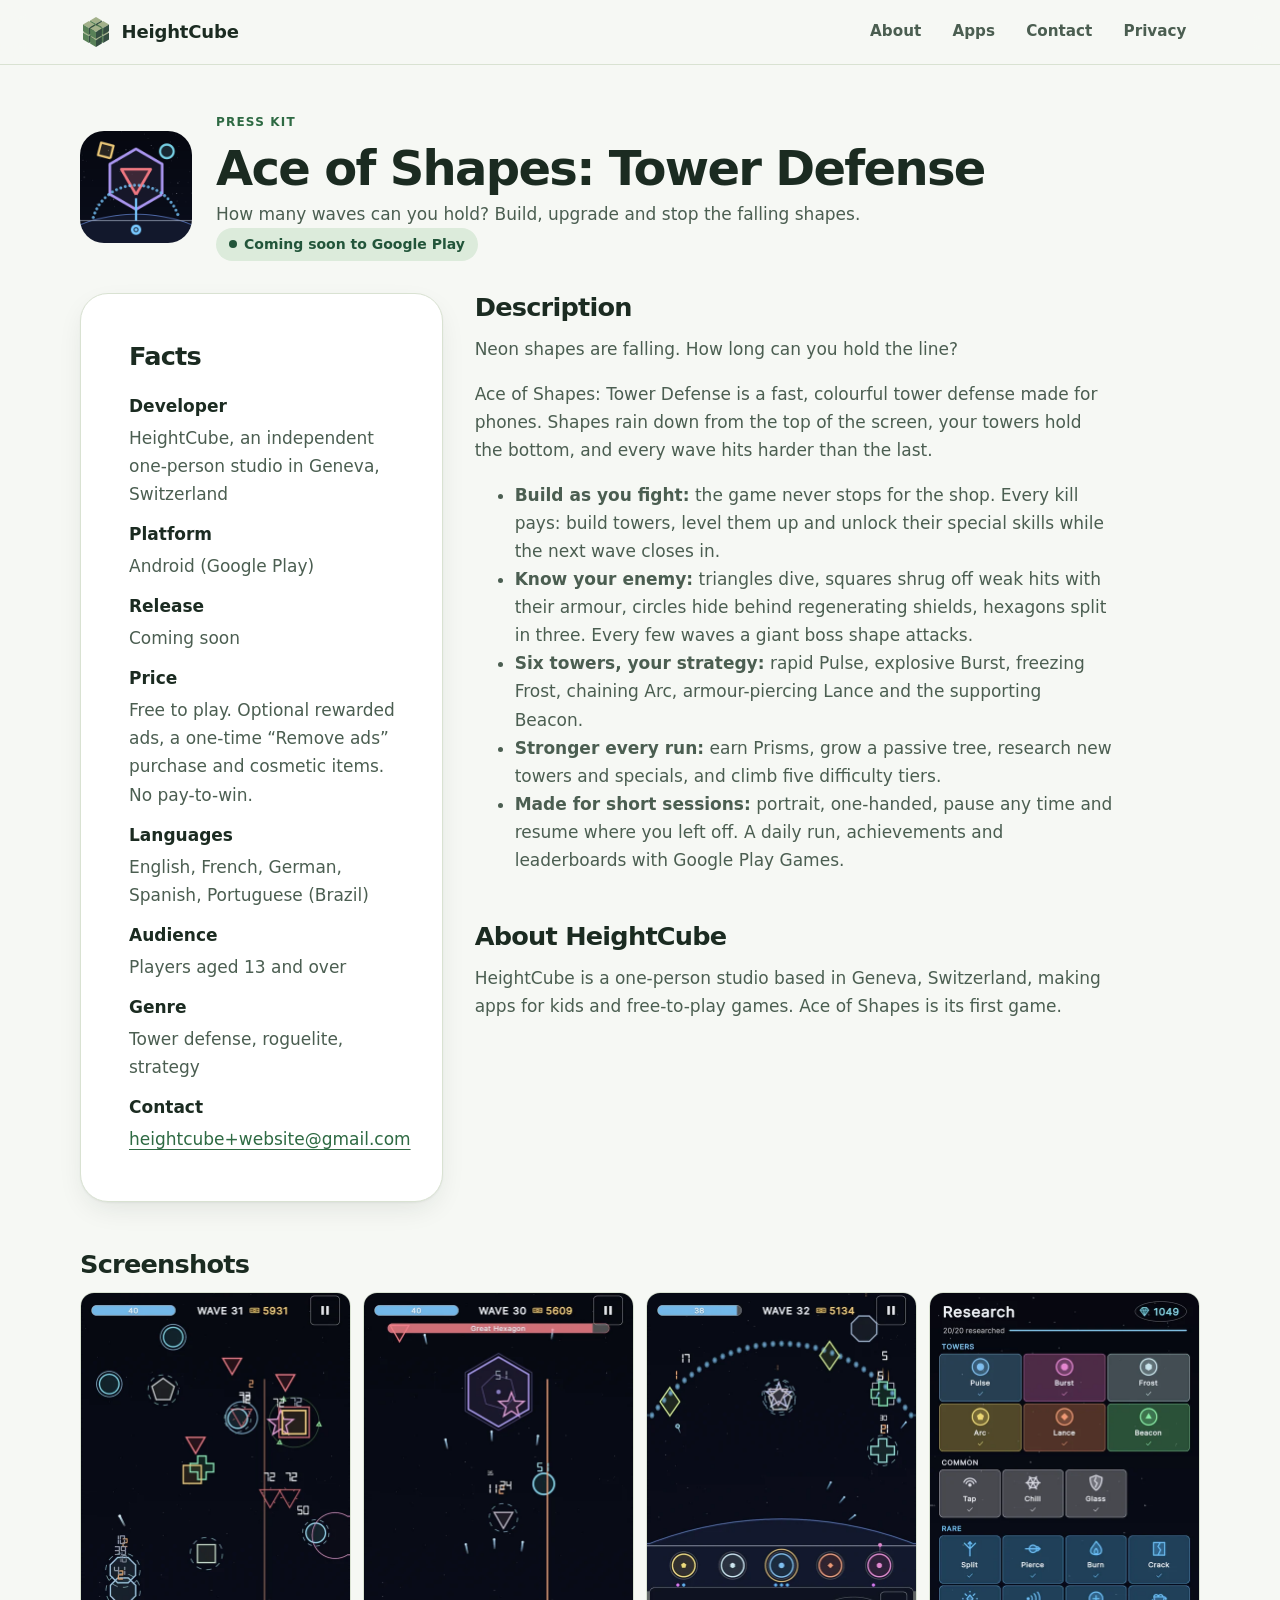
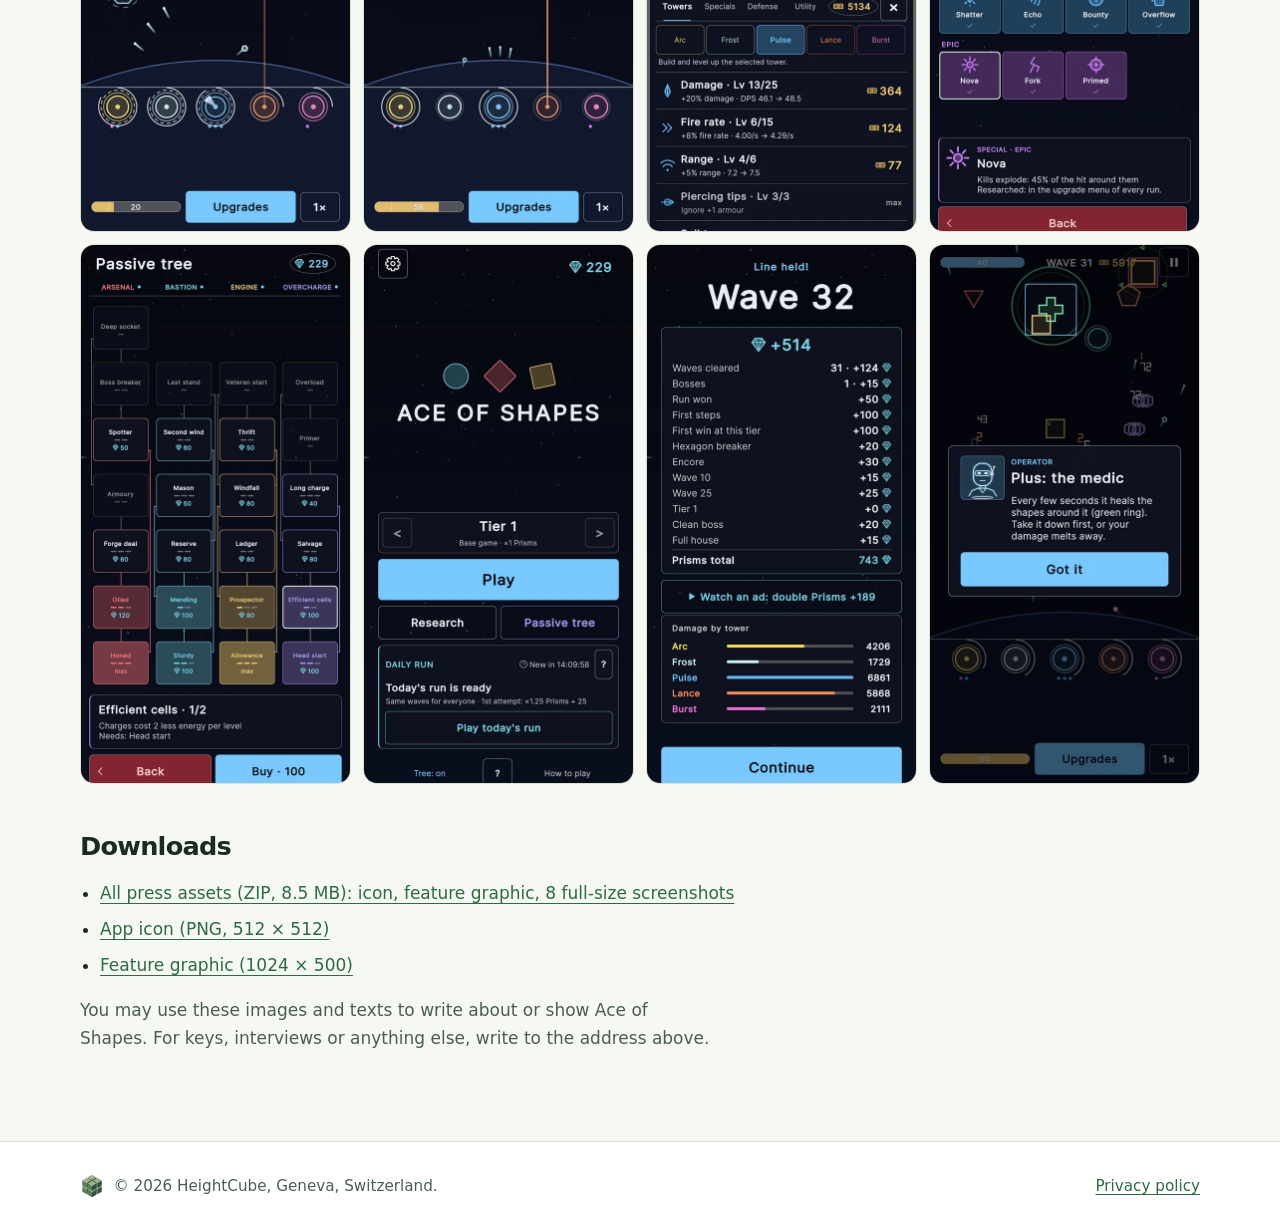
==== aceofshapes/index.html @ b8c26b33 "Ace of Shapes press kit page (aceofshapes/): facts, description, 8 screenshots, downloadable assets " ====
<!doctype html>
<html lang="en">
<head>
  <meta charset="utf-8">
  <meta name="viewport" content="width=device-width, initial-scale=1">
  <title>Ace of Shapes press kit — HeightCube</title>
  <meta name="description" content="Press kit for Ace of Shapes: Tower Defense, a free-to-play tower defense game for Android by HeightCube: facts, description, screenshots and logos to download.">
  <meta name="referrer" content="no-referrer">
  <meta name="theme-color" content="#f6f8f4" media="(prefers-color-scheme: light)">
  <meta name="theme-color" content="#111915" media="(prefers-color-scheme: dark)">
  <meta property="og:type" content="website">
  <meta property="og:site_name" content="HeightCube">
  <meta property="og:title" content="Ace of Shapes press kit — HeightCube">
  <meta property="og:description" content="How many waves can you hold? Facts, screenshots and logos for Ace of Shapes: Tower Defense.">
  <meta property="og:image" content="https://heightcube.github.io/apps/aceofshapes/feature.webp">
  <meta property="og:url" content="https://heightcube.github.io/aceofshapes/">
  <meta property="og:locale" content="en_US">
  <link rel="canonical" href="https://heightcube.github.io/aceofshapes/">
  <link rel="icon" href="../favicon.svg" type="image/svg+xml">
  <link rel="stylesheet" href="../style.css">
</head>
<body>
  <a class="skip" href="#main">Skip to content</a>

  <header class="site-header">
    <div class="wrap">
      <a class="brand" href="../index.html" aria-label="HeightCube, home">
        <svg class="logo" viewBox="0 0 64 64" aria-hidden="true" focusable="false">
      <path class="t" d="M32 2.0L43.7 8.8L32 15.5L20.3 8.8Z"/>
      <path class="l" d="M20.3 22.3L32 29.0L32 15.5L20.3 8.8Z"/>
      <path class="r" d="M43.7 22.3L32 29.0L32 15.5L43.7 8.8Z"/>
      <path class="t" d="M17.7 26.7L29.4 33.5L17.7 40.2L6 33.5Z"/>
      <path class="l" d="M6 47.0L17.7 53.8L17.7 40.2L6 33.5Z"/>
      <path class="r" d="M29.4 47.0L17.7 53.8L17.7 40.2L29.4 33.5Z"/>
      <path class="t" d="M46.3 26.7L58 33.5L46.3 40.2L34.6 33.5Z"/>
      <path class="l" d="M34.6 47.0L46.3 53.8L46.3 40.2L34.6 33.5Z"/>
      <path class="r" d="M58 47.0L46.3 53.8L46.3 40.2L58 33.5Z"/>
      <path class="t" d="M17.7 10.2L29.4 17.0L17.7 23.8L6 17.0Z"/>
      <path class="l" d="M6 30.5L17.7 37.3L17.7 23.8L6 17.0Z"/>
      <path class="r" d="M29.4 30.5L17.7 37.3L17.7 23.8L29.4 17.0Z"/>
      <path class="t" d="M46.3 10.2L58 17.0L46.3 23.8L34.6 17.0Z"/>
      <path class="l" d="M34.6 30.5L46.3 37.3L46.3 23.8L34.6 17.0Z"/>
      <path class="r" d="M58 30.5L46.3 37.3L46.3 23.8L58 17.0Z"/>
      <path class="t" d="M32 35.0L43.7 41.7L32 48.5L20.3 41.7Z"/>
      <path class="l" d="M20.3 55.2L32 62.0L32 48.5L20.3 41.7Z"/>
      <path class="r" d="M43.7 55.2L32 62.0L32 48.5L43.7 41.7Z"/>
      <path class="t" d="M32 18.5L43.7 25.2L32 32.0L20.3 25.2Z"/>
      <path class="l" d="M20.3 38.8L32 45.5L32 32.0L20.3 25.2Z"/>
      <path class="r" d="M43.7 38.8L32 45.5L32 32.0L43.7 25.2Z"/>
        </svg>
        <span class="brand-name">HeightCube</span>
      </a>
      <nav class="site-nav" aria-label="Main">
        <ul>
          <li class="nav-about"><a href="../index.html#about">About</a></li>
          <li><a href="../index.html#apps">Apps</a></li>
          <li><a href="../index.html#contact">Contact</a></li>
          <li><a href="../privacy.html">Privacy</a></li>
        </ul>
      </nav>
    </div>
  </header>

  <main id="main">
    <section class="wrap presskit" aria-labelledby="pk-title">
      <div class="pk-head">
        <img class="pk-icon" src="../apps/aceofshapes/icon.png" width="128" height="128" alt="Ace of Shapes app icon">
        <div>
          <p class="tier-label">Press kit</p>
          <h1 id="pk-title">Ace of Shapes: Tower Defense</h1>
          <p class="app-tagline">How many waves can you hold? Build, upgrade and stop the falling shapes.</p>
          <span class="badge">Coming soon to Google Play</span>
        </div>
      </div>

      <div class="pk-grid">
        <div class="card pk-facts">
          <h2>Facts</h2>
          <dl>
            <dt>Developer</dt><dd>HeightCube, an independent one-person studio in Geneva, Switzerland</dd>
            <dt>Platform</dt><dd>Android (Google Play)</dd>
            <dt>Release</dt><dd>Coming soon</dd>
            <dt>Price</dt><dd>Free to play. Optional rewarded ads, a one-time “Remove ads” purchase and cosmetic items. No pay-to-win.</dd>
            <dt>Languages</dt><dd>English, French, German, Spanish, Portuguese (Brazil)</dd>
            <dt>Audience</dt><dd>Players aged 13 and over</dd>
            <dt>Genre</dt><dd>Tower defense, roguelite, strategy</dd>
            <dt>Contact</dt><dd><a href="../index.html#contact" data-mail data-mail-text>heightcube+website (at) gmail (dot) com</a></dd>
          </dl>
        </div>

        <div class="prose pk-desc">
          <h2>Description</h2>
          <p>Neon shapes are falling. How long can you hold the line?</p>
          <p>Ace of Shapes: Tower Defense is a fast, colourful tower defense made for phones. Shapes rain down from the top of the screen, your towers hold the bottom, and every wave hits harder than the last.</p>
          <ul>
            <li><strong>Build as you fight:</strong> the game never stops for the shop. Every kill pays: build towers, level them up and unlock their special skills while the next wave closes in.</li>
            <li><strong>Know your enemy:</strong> triangles dive, squares shrug off weak hits with their armour, circles hide behind regenerating shields, hexagons split in three. Every few waves a giant boss shape attacks.</li>
            <li><strong>Six towers, your strategy:</strong> rapid Pulse, explosive Burst, freezing Frost, chaining Arc, armour-piercing Lance and the supporting Beacon.</li>
            <li><strong>Stronger every run:</strong> earn Prisms, grow a passive tree, research new towers and specials, and climb five difficulty tiers.</li>
            <li><strong>Made for short sessions:</strong> portrait, one-handed, pause any time and resume where you left off. A daily run, achievements and leaderboards with Google Play Games.</li>
          </ul>
          <h2>About HeightCube</h2>
          <p>HeightCube is a one-person studio based in Geneva, Switzerland, making apps for kids and free-to-play games. Ace of Shapes is its first game.</p>
        </div>
      </div>

      <h2 id="pk-shots">Screenshots</h2>
      <ul class="pk-gallery" aria-labelledby="pk-shots">
          <li><a href="../apps/aceofshapes/shots/1_field.webp"><img src="../apps/aceofshapes/shots/1_field.webp" width="540" height="1080" loading="lazy" alt="A busy wave: towers at the bottom hold the line against falling shapes"></a></li>
          <li><a href="../apps/aceofshapes/shots/2_boss.webp"><img src="../apps/aceofshapes/shots/2_boss.webp" width="540" height="1080" loading="lazy" alt="A boss wave with a giant hexagon"></a></li>
          <li><a href="../apps/aceofshapes/shots/3_upgrades.webp"><img src="../apps/aceofshapes/shots/3_upgrades.webp" width="540" height="1080" loading="lazy" alt="The upgrade menu, open while the fight goes on"></a></li>
          <li><a href="../apps/aceofshapes/shots/4_research.webp"><img src="../apps/aceofshapes/shots/4_research.webp" width="540" height="1080" loading="lazy" alt="Research: unlock towers and specials with Prisms"></a></li>
          <li><a href="../apps/aceofshapes/shots/5_passive_tree.webp"><img src="../apps/aceofshapes/shots/5_passive_tree.webp" width="540" height="1080" loading="lazy" alt="The passive tree with four branches"></a></li>
          <li><a href="../apps/aceofshapes/shots/6_menu.webp"><img src="../apps/aceofshapes/shots/6_menu.webp" width="540" height="1080" loading="lazy" alt="Main menu with tiers and the daily run"></a></li>
          <li><a href="../apps/aceofshapes/shots/7_run_end.webp"><img src="../apps/aceofshapes/shots/7_run_end.webp" width="540" height="1080" loading="lazy" alt="Run end: waves cleared and Prisms earned"></a></li>
          <li><a href="../apps/aceofshapes/shots/8_operator.webp"><img src="../apps/aceofshapes/shots/8_operator.webp" width="540" height="1080" loading="lazy" alt="The operator explains a new shape: the medic"></a></li>
      </ul>

      <h2>Downloads</h2>
      <ul class="pk-downloads">
        <li><a href="../apps/aceofshapes/aceofshapes-presskit.zip" download>All press assets (ZIP, 8.5 MB): icon, feature graphic, 8 full-size screenshots</a></li>
        <li><a href="../apps/aceofshapes/icon.png" download>App icon (PNG, 512 × 512)</a></li>
        <li><a href="../apps/aceofshapes/feature.webp" download>Feature graphic (1024 × 500)</a></li>
      </ul>
      <p class="pk-note">You may use these images and texts to write about or show Ace of Shapes. For keys, interviews or anything else, write to the address above.</p>
    </section>
  </main>

  <footer class="site-footer">
    <div class="wrap">
      <p class="footer-brand"><img src="../favicon.svg" width="24" height="24" alt="">© 2026 HeightCube, Geneva, Switzerland.</p>
      <p><a href="../privacy.html">Privacy policy</a></p>
    </div>
  </footer>

  <script src="../site.js"></script>
</body>
</html>
---- style.css ----
/* HeightCube — one stylesheet, no external resources. */

/* Tokens. Light mode here, dark mode in the block below. Keep text at 4.5:1 or more. */
:root {
  /* Surfaces */
  --bg: #f6f8f4;
  --surface: #ffffff;
  --surface-2: #ebf1e6;
  --line: #d9e2d2;
  --line-strong: #b4c4aa;
  /* Text */
  --text: #1b2b21;
  --muted: #4b5e51;
  /* Green accent: links, labels, buttons, focus */
  --accent: #2e6a43;
  --accent-soft: #dcebdb;
  --accent-ink: #22553a;
  --link: #2e6a43;
  --btn: #2e6a43;
  --btn-hover: #24583a;
  --btn-text: #ffffff;
  --focus: #2e6a43;
  /* Logo (also in favicon.svg) */
  --cube-t: #a3b18a;
  --cube-l: #588157;
  --cube-r: #344e41;
  /* Decorative shapes (Ace of Shapes): at least 3:1 on --surface-2 */
  --shape-a: #588157;
  --shape-b: #788c5e;
  --shape-c: #344e41;
  /* Hero glow */
  --glow: rgb(88 129 87 / 16%);
  --shadow-sm: 0 1px 2px rgb(27 43 33 / 6%);
  --shadow: 0 1px 2px rgb(27 43 33 / 5%), 0 10px 30px -8px rgb(27 43 33 / 12%);
  --shadow-lg: 0 2px 4px rgb(27 43 33 / 5%), 0 24px 48px -16px rgb(27 43 33 / 20%);

  /* Type */
  --font: system-ui, -apple-system, "Segoe UI", Roboto, "Helvetica Neue", Arial, "Noto Sans", sans-serif;
  --fs-sm: 0.875rem;
  --fs-base: 1.0625rem;
  --fs-lead: clamp(1.15rem, 2.4vw, 1.375rem);
  --fs-h3: 1.25rem;
  --fs-h2: clamp(1.85rem, 4.2vw, 2.6rem);
  --fs-h1: clamp(2.75rem, 8vw, 4.75rem);

  /* Spacing scale */
  --s-1: 0.25rem;
  --s-2: 0.5rem;
  --s-3: 0.75rem;
  --s-4: 1rem;
  --s-5: 1.5rem;
  --s-6: 2rem;
  --s-7: 3rem;
  --s-8: 4.5rem;
  --s-9: 7rem;

  --radius-sm: 0.75rem;
  --radius: 1.25rem;
  --radius-lg: 1.75rem;
  --wrap: 70rem;
  --header-h: 4rem;
  color-scheme: light dark;
}

@media (prefers-color-scheme: dark) {
  :root {
    --bg: #111915;
    --surface: #18231c;
    --surface-2: #1f2d24;
    --line: #2a3b30;
    --line-strong: #3e5446;
    --text: #e6ede2;
    --muted: #b0bfac;
    --accent: #93d0a0;
    --accent-soft: #233a2b;
    --accent-ink: #b9e4c1;
    --link: #9cd6a9;
    --btn: #93d0a0;
    --btn-hover: #acdcb6;
    --btn-text: #0f1d14;
    --focus: #9cd6a9;
    --cube-t: #b9c8a2;
    --cube-l: #6f9a6c;
    --cube-r: #3f6150;
    --shape-a: #6f9a6c;
    --shape-b: #b9c8a2;
    --shape-c: #5f8a72;
    --glow: rgb(111 154 108 / 18%);
    --shadow-sm: 0 1px 2px rgb(0 0 0 / 30%);
    --shadow: 0 1px 2px rgb(0 0 0 / 30%), 0 10px 30px -8px rgb(0 0 0 / 45%);
    --shadow-lg: 0 2px 4px rgb(0 0 0 / 30%), 0 24px 48px -16px rgb(0 0 0 / 55%);
  }
}

/* Base */
*, *::before, *::after { box-sizing: border-box; }

html { -webkit-text-size-adjust: 100%; scroll-padding-top: calc(var(--header-h) + var(--s-4)); }
@media (prefers-reduced-motion: no-preference) {
  html { scroll-behavior: smooth; }
}

body {
  margin: 0;
  background: var(--bg);
  color: var(--text);
  font: var(--fs-base)/1.65 var(--font);
  -webkit-font-smoothing: antialiased;
}

h1, h2, h3, h4 { line-height: 1.15; letter-spacing: -0.02em; margin: 0 0 0.5em; text-wrap: balance; }
h1 { font-size: var(--fs-h1); font-weight: 780; letter-spacing: -0.035em; }
h2 { font-size: var(--fs-h2); font-weight: 720; letter-spacing: -0.03em; }
h3 { font-size: var(--fs-h3); font-weight: 680; }
h4 { font-size: 1.05rem; font-weight: 650; margin-bottom: 0.25em; }
p { margin: 0 0 1em; }
img, svg { display: block; max-width: 100%; }

a {
  color: var(--link);
  text-decoration-thickness: 1px;
  text-underline-offset: 0.22em;
}
a:hover { text-decoration-thickness: 2px; }

:focus-visible {
  outline: 3px solid var(--focus);
  outline-offset: 3px;
}
a:not([class]):focus-visible { border-radius: 0.25rem; }

.wrap { width: min(100% - 2rem, var(--wrap)); margin-inline: auto; }
@media (min-width: 48em) { .wrap { width: min(100% - 4rem, var(--wrap)); } }

.skip {
  position: absolute;
  left: var(--s-4);
  top: -4rem;
  z-index: 10;
  padding: 0.6rem 1rem;
  background: var(--btn);
  color: var(--btn-text);
  border-radius: var(--radius-sm);
  font-weight: 650;
}
.skip:focus { top: var(--s-4); }

.visually-hidden {
  position: absolute !important;
  width: 1px; height: 1px;
  overflow: hidden;
  clip: rect(0 0 0 0);
  white-space: nowrap;
}

/* Header */
.site-header {
  position: sticky;
  top: 0;
  z-index: 5;
  background: color-mix(in srgb, var(--bg) 85%, transparent);
  backdrop-filter: saturate(1.4) blur(12px);
  -webkit-backdrop-filter: saturate(1.4) blur(12px);
  border-bottom: 1px solid var(--line);
}
.site-header .wrap {
  display: flex;
  align-items: center;
  justify-content: space-between;
  gap: var(--s-3);
  min-height: var(--header-h);
}
.brand {
  display: inline-flex;
  align-items: center;
  gap: 0.6rem;
  padding: var(--s-1);
  margin-left: calc(-1 * var(--s-1));
  border-radius: var(--radius-sm);
  color: var(--text);
  font-weight: 750;
  font-size: 1.125rem;
  letter-spacing: -0.01em;
  text-decoration: none;
}
.brand-name { display: none; }
@media (min-width: 30em) { .brand-name { display: inline; } }

.logo { width: 2rem; height: 2rem; flex: none; }
.logo .t { fill: var(--cube-t); }
.logo .l { fill: var(--cube-l); }
.logo .r { fill: var(--cube-r); }

.site-nav ul {
  display: flex;
  align-items: center;
  gap: 0.125rem;
  margin: 0;
  padding: 0;
  list-style: none;
}
.site-nav a {
  display: block;
  padding: 0.45rem 0.5rem;
  border-radius: 999px;
  color: var(--muted);
  font-size: 0.95rem;
  font-weight: 550;
  white-space: nowrap;
  text-decoration: none;
  transition: background-color 0.15s, color 0.15s;
}
.site-nav a:hover { background: var(--surface-2); color: var(--text); }
.site-nav a[aria-current="page"] { color: var(--accent-ink); background: var(--accent-soft); }
.site-nav .lang {
  min-width: 2.5rem;
  text-align: center;
  color: var(--text);
  font-weight: 700;
  font-size: var(--fs-sm);
  letter-spacing: 0.04em;
  box-shadow: inset 0 0 0 1.5px var(--line-strong);
}
/* On phones the About section sits right below the hero, so its link makes room for the others. */
@media (max-width: 29.99em) {
  /* Narrow phones: if the links do not fit on one row, they wrap onto a second one. */
  .site-header .wrap { padding-block: var(--s-2); }
  .site-nav { min-width: 0; }
  .site-nav ul { flex-wrap: wrap; justify-content: flex-end; row-gap: var(--s-1); }
  .site-nav a { padding: 0.4rem 0.3rem; font-size: 0.875rem; }
  .site-nav .lang { min-width: 2.1rem; }
  .site-nav .nav-about { display: none; }
}
@media (min-width: 48em) {
  .site-nav ul { gap: 0.25rem; }
  .site-nav a { padding: 0.45rem 0.85rem; }
  .site-nav .lang { margin-left: var(--s-2); }
  .site-nav li:has(.lang) + li .lang { margin-left: 0; }
}

/* Sections */
main section { padding-block: var(--s-8); scroll-margin-top: var(--header-h); }
@media (min-width: 48em) { main section { padding-block: var(--s-9); } }

.eyebrow {
  margin-bottom: var(--s-3);
  color: var(--accent);
  font-size: 0.8125rem;
  font-weight: 700;
  letter-spacing: 0.1em;
  text-transform: uppercase;
}
.lead { font-size: var(--fs-lead); line-height: 1.55; color: var(--muted); max-width: 36ch; }
.prose { max-width: 40rem; }
.prose p, .prose li { color: var(--muted); }
.prose p:last-child { margin-bottom: 0; }

.section-head { max-width: 40rem; margin-bottom: var(--s-6); }
.section-head p:not(.eyebrow) { color: var(--muted); }

/* Full-width tinted band behind a section */
.band {
  background: var(--surface-2);
  box-shadow: 0 0 0 100vmax var(--surface-2);
  clip-path: inset(0 -100vmax);
}

.card {
  background: var(--surface);
  border: 1px solid var(--line);
  border-radius: var(--radius-lg);
  box-shadow: var(--shadow);
  padding: clamp(1.25rem, 5vw, 3rem);
}

/* Buttons */
.actions { display: flex; flex-wrap: wrap; gap: var(--s-3); margin-top: var(--s-6); }
.btn {
  display: inline-flex;
  align-items: center;
  justify-content: center;
  min-height: 3rem;
  padding: 0.75rem 1.5rem;
  border-radius: 999px;
  background: var(--btn);
  color: var(--btn-text);
  font-weight: 650;
  text-decoration: none;
  box-shadow: var(--shadow-sm);
  transition: background-color 0.2s, box-shadow 0.2s, transform 0.2s;
}
.btn:hover { background: var(--btn-hover); box-shadow: var(--shadow); }
.btn-quiet { background: var(--surface); color: var(--text); box-shadow: inset 0 0 0 1.5px var(--line-strong); }
.btn-quiet:hover { background: var(--surface-2); box-shadow: inset 0 0 0 1.5px var(--line-strong); }
@media (prefers-reduced-motion: no-preference) {
  .btn:hover { transform: translateY(-1px); }
}

/* Hero */
.hero { display: grid; gap: var(--s-6); align-items: center; }
main .hero { padding-block: var(--s-6); }
.hero h1 { margin-bottom: 0.3em; }
.hero-art {
  display: none;
  place-items: center;
  width: 100%;
  aspect-ratio: 1;
  border-radius: var(--radius);
  background:
    radial-gradient(75% 75% at 50% 45%, var(--glow), transparent 72%),
    linear-gradient(160deg, var(--surface), var(--surface-2));
  border: 1px solid var(--line);
  box-shadow: var(--shadow);
}
.hero-art img { width: 58%; height: auto; }
/* The logo tile only shows on wide screens: on phones the header logo sits right above. */
@media (min-width: 56em) {
  .hero { grid-template-columns: 1.25fr 1fr; gap: var(--s-8); }
  main .hero { padding-block: var(--s-9); }
  .hero-art {
    display: grid;
    max-width: 26rem;
    justify-self: end;
    border-radius: var(--radius-lg);
    box-shadow: var(--shadow-lg);
  }
  .hero-art img { filter: drop-shadow(0 18px 24px rgb(27 43 33 / 18%)); }
}

main .hero + section { padding-top: var(--s-5); }
@media (min-width: 48em) { main .hero + section { padding-top: var(--s-6); } }

/* About: heading beside the text on wide screens */
.split { display: grid; gap: var(--s-2) var(--s-8); }
@media (min-width: 56em) {
  .split { grid-template-columns: minmax(0, 1fr) minmax(0, 1.3fr); align-items: start; }
  .split .prose { padding-top: 2.1rem; }
}

/* Badge */
.badge {
  display: inline-flex;
  align-items: center;
  gap: 0.45rem;
  padding: 0.3rem 0.8rem;
  border-radius: 999px;
  background: var(--accent-soft);
  color: var(--accent-ink);
  font-size: var(--fs-sm);
  font-weight: 650;
}
.badge::before {
  content: "";
  width: 0.5rem;
  height: 0.5rem;
  border-radius: 50%;
  background: currentColor;
}

/* Apps: the two lines, then one card per app */
.tiers {
  display: grid;
  gap: var(--s-4);
  margin: 0 0 var(--s-7);
  padding: 0;
  list-style: none;
}
@media (min-width: 48em) { .tiers { grid-template-columns: repeat(2, 1fr); gap: var(--s-5); } }
.tier {
  position: relative;
  overflow: hidden;
  display: flex;
  flex-direction: column;
  padding: var(--s-5);
  border-radius: var(--radius);
  background: var(--surface);
  border: 1px solid var(--line);
  transition: border-color 0.2s, box-shadow 0.2s;
}
.tier::before { content: ""; position: absolute; inset: 0 0 auto; height: 4px; background: var(--cube-l); }
.tier:nth-child(2)::before { background: var(--cube-r); }
.tier:hover { box-shadow: var(--shadow); }
.tier h3 { margin-bottom: 0.4em; }
.tier p:not(.tier-label) { color: var(--muted); }
.tier > a:last-child { margin-top: auto; align-self: flex-start; font-weight: 650; }
.tier > a:last-child::after { content: " →"; }
.tier-label {
  margin-bottom: var(--s-2);
  color: var(--accent);
  font-size: 0.75rem;
  font-weight: 750;
  letter-spacing: 0.1em;
  text-transform: uppercase;
}

/* App card */
.app { scroll-margin-top: calc(var(--header-h) + var(--s-4)); }
.app + .app { margin-top: var(--s-5); }
.app-head { display: flex; align-items: center; gap: var(--s-4) var(--s-5); margin-bottom: var(--s-5); }
.app-head h3 { font-size: clamp(1.5rem, 4vw, 2.1rem); font-weight: 750; letter-spacing: -0.03em; margin-bottom: 0.15em; }
.app-head .tier-label { margin-bottom: 0.2rem; }
.app-icon {
  width: clamp(4rem, 14vw, 5.5rem);
  height: auto;
  flex: none;
  border-radius: 22%;
  box-shadow: var(--shadow);
}
.app-tagline { margin: 0; color: var(--muted); }
@media (max-width: 29.99em) {
  .app-head { align-items: flex-start; gap: var(--s-4); }
  .app-icon { width: 3.5rem; }
  .app-head h3 { font-size: 1.5rem; }
}
.app-body { display: grid; gap: var(--s-6); }
.app-body .badge { margin-bottom: var(--s-4); }
@media (min-width: 60em) {
  .app-body { grid-template-columns: minmax(0, 1fr) minmax(0, 1.05fr); gap: var(--s-7); align-items: start; }
}
.shots {
  display: grid;
  grid-template-columns: repeat(3, 1fr);
  gap: clamp(0.5rem, 2vw, 1rem);
  margin: 0;
  padding: 0;
  list-style: none;
}
.shots img {
  width: 100%;
  height: auto;
  border-radius: var(--radius-sm);
  box-shadow: var(--shadow);
}

.points {
  display: grid;
  gap: var(--s-3);
  margin: var(--s-6) 0 0;
  padding: 0;
  list-style: none;
}
.points li {
  display: flex;
  gap: var(--s-4);
  align-items: flex-start;
  padding: var(--s-4) var(--s-5);
  border-radius: var(--radius);
  background: var(--surface-2);
}
.points svg {
  width: 1.5rem;
  height: 1.5rem;
  flex: none;
  margin-top: 0.1rem;
  fill: none;
  stroke: var(--accent);
  stroke-width: 2;
  stroke-linecap: round;
  stroke-linejoin: round;
}
.points p { margin: 0; color: var(--muted); }
@media (max-width: 47.99em) { .points li { padding: var(--s-3) var(--s-4); gap: var(--s-3); } }
@media (min-width: 48em) { .points { grid-template-columns: repeat(3, 1fr); gap: var(--s-4); } }

/* Ace of Shapes: a simple shape motif in place of an icon */
.app-icon-shapes { aspect-ratio: 1; background: var(--surface-2); box-shadow: none; border: 1px solid var(--line); }
.shape-a { fill: var(--shape-a); }
.shape-b { fill: var(--shape-b); }
.shape-c { fill: var(--shape-c); }
.shape-d { fill: var(--accent); }
.teaser .prose { margin-top: var(--s-4); }
.teaser-art { display: none; }
@media (min-width: 48em) {
  .teaser { display: grid; grid-template-columns: minmax(0, 1.4fr) minmax(0, 1fr); gap: var(--s-7); align-items: center; }
  .teaser-art {
    display: grid;
    place-items: center;
    height: 100%;
    min-height: 9rem;
    padding: var(--s-6);
    border-radius: var(--radius);
    background: radial-gradient(80% 90% at 50% 50%, var(--glow), transparent 75%), var(--surface-2);
  }
  .teaser-art svg { width: 100%; max-width: 15rem; }
}

/* Contact */
.contact { text-align: center; }
.contact .card {
  padding-block: clamp(2.5rem, 7vw, 4.5rem);
  background: radial-gradient(60% 80% at 50% 0%, var(--glow), transparent 70%), var(--surface);
}
.contact h2 { margin-bottom: 0.35em; }
.contact .prose { margin-inline: auto; max-width: 32rem; }
.contact .actions { justify-content: center; }
.mail-line { margin: var(--s-4) 0 0; color: var(--muted); font-size: 0.95rem; overflow-wrap: anywhere; }

/* Home: short privacy note */
.privacy-note { padding-top: 0; }
.privacy-note .wrap-inner {
  display: grid;
  gap: var(--s-2) var(--s-7);
  padding-top: var(--s-7);
  border-top: 1px solid var(--line);
}
.privacy-note h2 { font-size: clamp(1.5rem, 3vw, 1.85rem); }
@media (min-width: 48em) {
  .privacy-note .wrap-inner { grid-template-columns: 14rem minmax(0, 1fr); }
}

/* Policy page */
main .policy-page { padding-block: var(--s-7) var(--s-8); }
.policy { max-width: 44rem; }
.policy h1 { font-size: clamp(2.25rem, 6vw, 3.25rem); }
.policy h2 {
  font-size: clamp(1.3rem, 3.5vw, 1.6rem);
  margin-top: 2.5rem;
  padding-top: 2rem;
  border-top: 1px solid var(--line);
}
.policy h3 { font-size: 1.1rem; margin-top: 1.5rem; margin-bottom: 0.25rem; }
.policy p, .policy li { color: var(--muted); }
.policy strong { color: var(--text); }
.policy ul { padding-left: 1.25rem; }
.policy li { margin-bottom: 0.5rem; }
.policy li::marker { color: var(--cube-l); }

/* Footer */
.site-footer {
  padding-block: var(--s-6);
  border-top: 1px solid var(--line);
  background: var(--surface);
  color: var(--muted);
  font-size: 0.95rem;
}
.site-footer .wrap { display: flex; flex-wrap: wrap; align-items: center; justify-content: space-between; gap: var(--s-3) var(--s-5); }
.site-footer p { margin: 0; }
.footer-brand { display: inline-flex; align-items: center; gap: 0.6rem; }
.footer-brand img { width: 1.5rem; height: 1.5rem; }

/* Press kit (aceofshapes/) */
.presskit { padding-block: var(--s-7) var(--s-8); }
.presskit h2 { font-size: clamp(1.3rem, 3.5vw, 1.6rem); margin-top: var(--s-7); }
.pk-head { display: flex; gap: var(--s-5); align-items: center; flex-wrap: wrap; }
.pk-head h1 { font-size: clamp(2rem, 6vw, 3rem); margin: var(--s-1) 0; }
.pk-icon { width: 112px; height: 112px; border-radius: 24px; flex: none; }
.pk-grid { display: grid; gap: var(--s-6); margin-top: var(--s-6); }
@media (min-width: 52em) { .pk-grid { grid-template-columns: minmax(16rem, 1fr) 2fr; align-items: start; } .pk-desc h2:first-child { margin-top: 0; } }
.pk-facts h2 { margin-top: 0; }
.pk-facts dl { margin: 0; display: grid; gap: var(--s-1); }
.pk-facts dt { font-weight: 700; color: var(--text); margin-top: var(--s-2); }
.pk-facts dd { margin: 0; color: var(--muted); }
.pk-gallery { list-style: none; padding: 0; margin: 0; display: grid; gap: var(--s-3); grid-template-columns: repeat(2, 1fr); }
@media (min-width: 40em) { .pk-gallery { grid-template-columns: repeat(4, 1fr); } }
.pk-gallery img { width: 100%; height: auto; display: block; border-radius: 14px; border: 1px solid var(--line); }
.pk-downloads { padding-left: 1.25rem; }
.pk-downloads li { margin-bottom: var(--s-2); }
.pk-note { color: var(--muted); max-width: 40rem; }
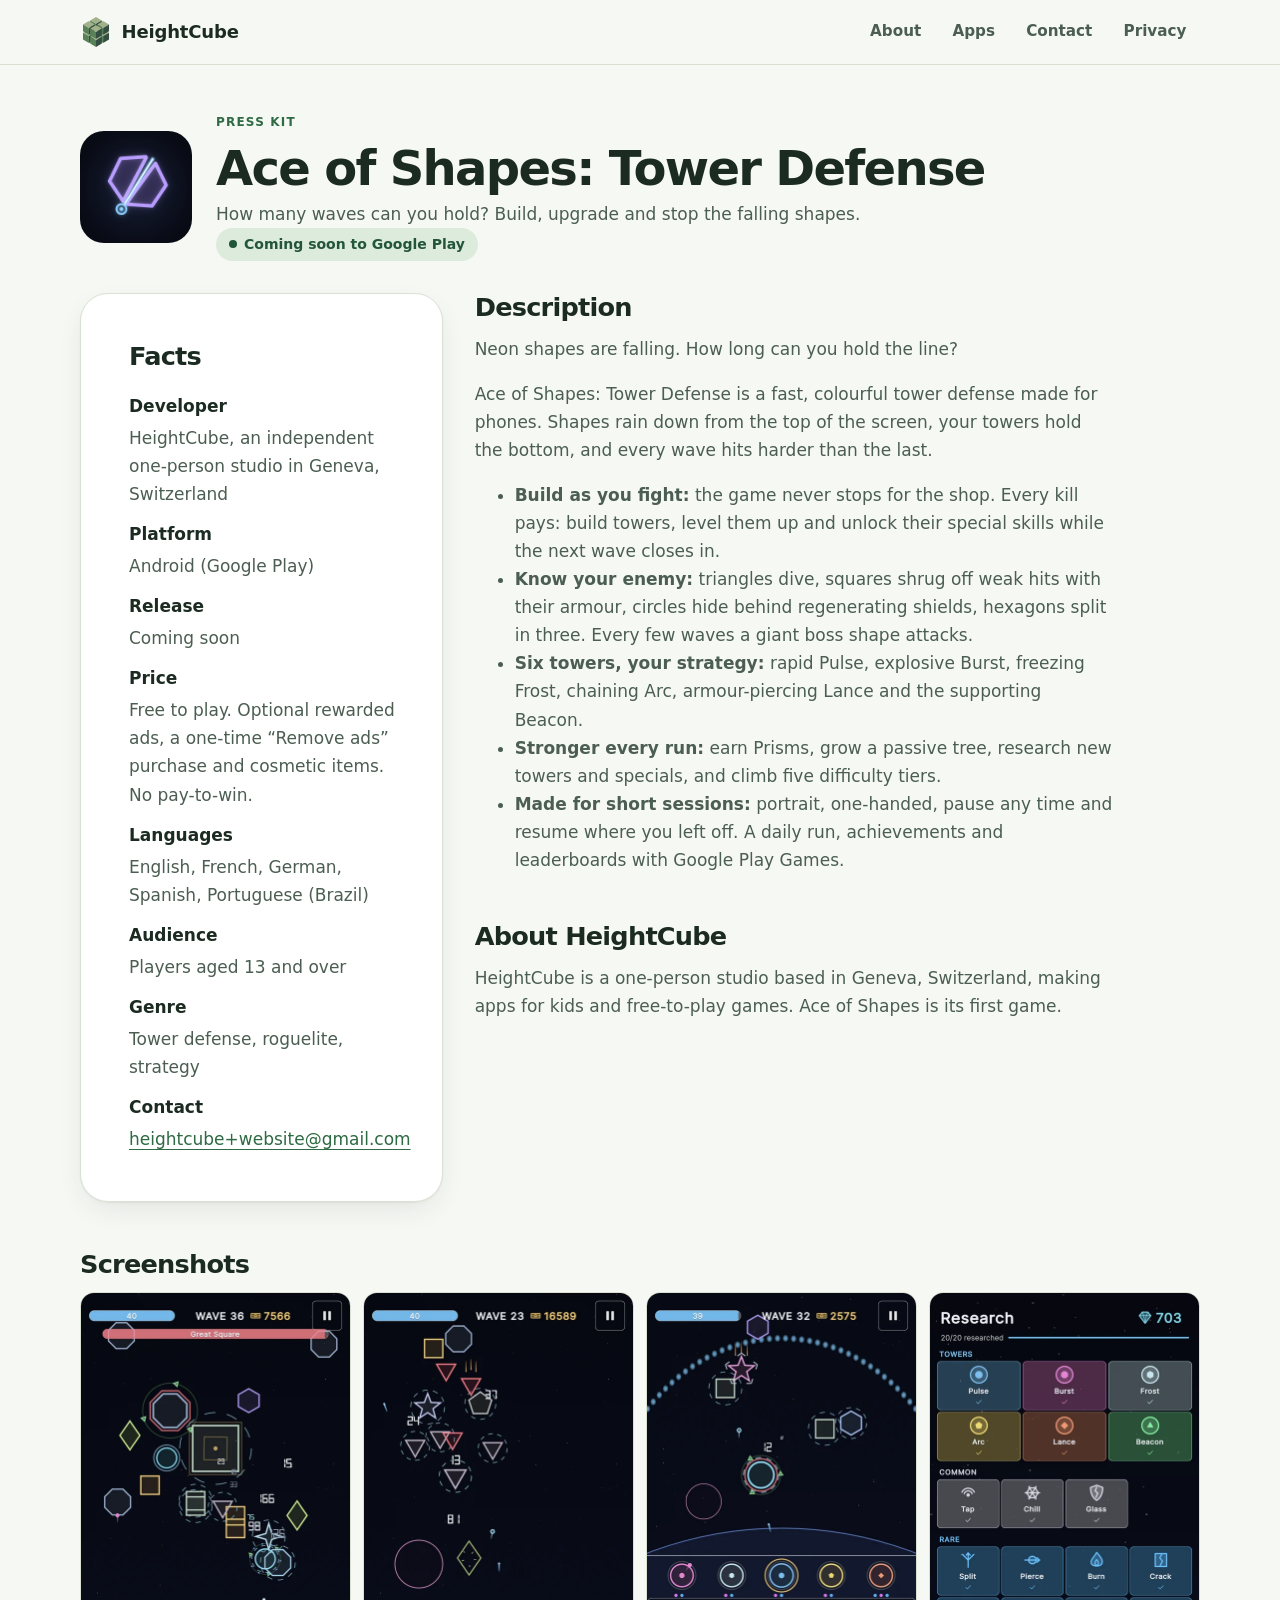
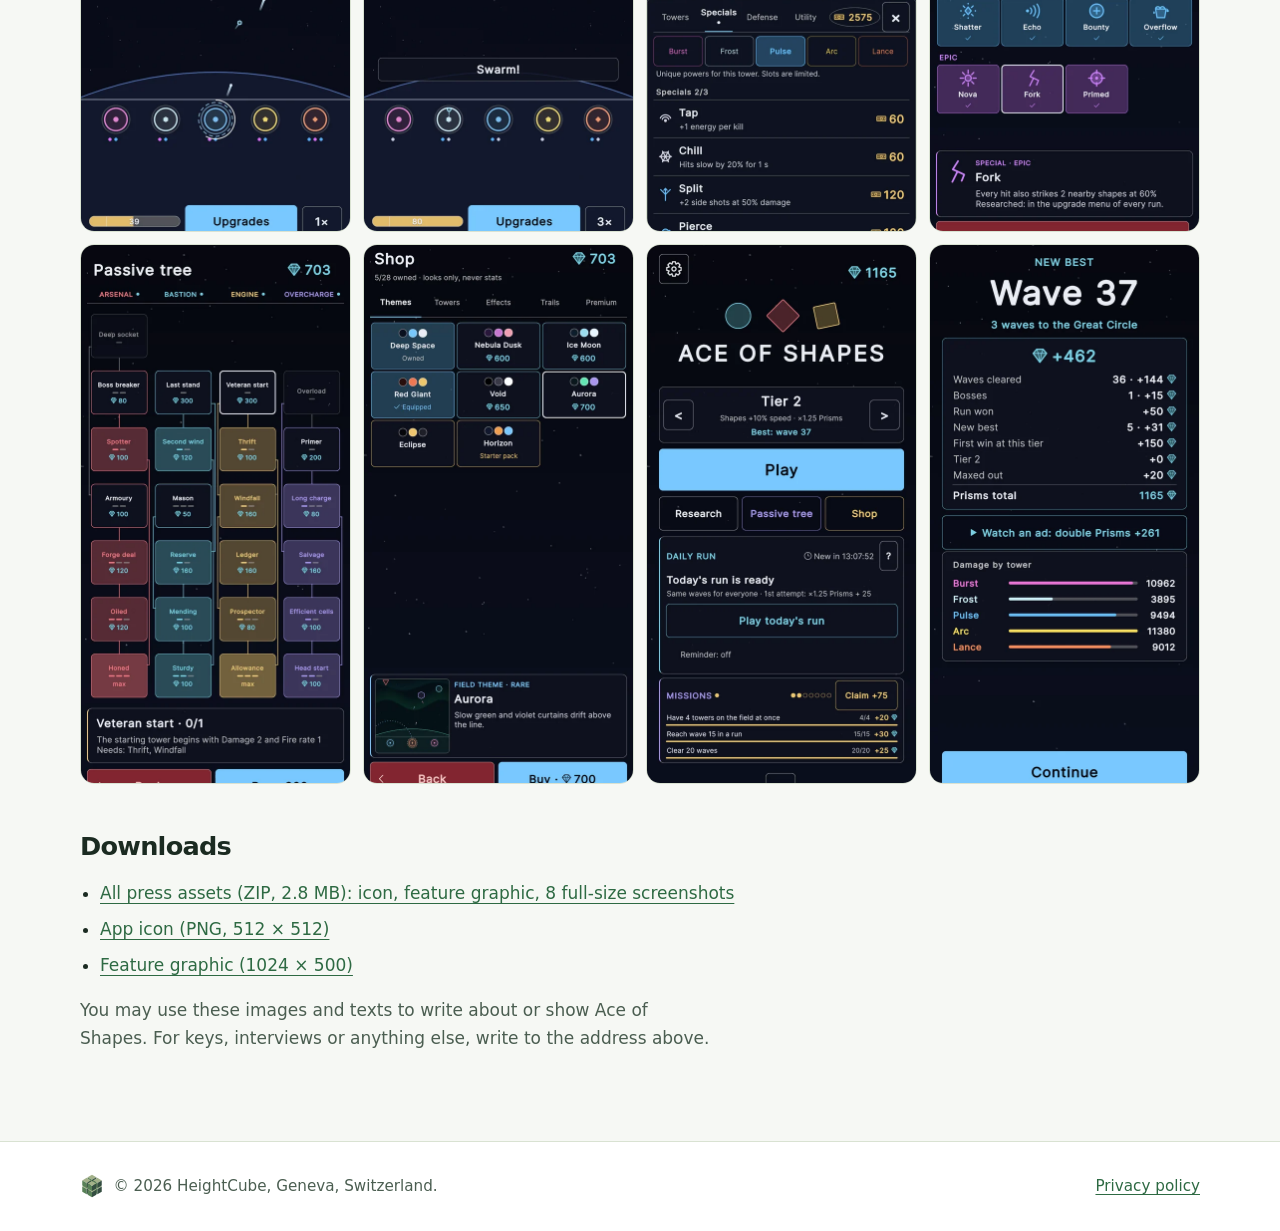
==== commit d3b017e3: "Press kit: new A3 icon, current 8 store screenshots, ZIP refreshed Co-Authored-By: Claude Opus 5.5 <" ====
--- a/aceofshapes/index.html
+++ b/aceofshapes/index.html
@@ -106,19 +106,19 @@
 
       <h2 id="pk-shots">Screenshots</h2>
       <ul class="pk-gallery" aria-labelledby="pk-shots">
-          <li><a href="../apps/aceofshapes/shots/1_field.webp"><img src="../apps/aceofshapes/shots/1_field.webp" width="540" height="1080" loading="lazy" alt="A busy wave: towers at the bottom hold the line against falling shapes"></a></li>
-          <li><a href="../apps/aceofshapes/shots/2_boss.webp"><img src="../apps/aceofshapes/shots/2_boss.webp" width="540" height="1080" loading="lazy" alt="A boss wave with a giant hexagon"></a></li>
-          <li><a href="../apps/aceofshapes/shots/3_upgrades.webp"><img src="../apps/aceofshapes/shots/3_upgrades.webp" width="540" height="1080" loading="lazy" alt="The upgrade menu, open while the fight goes on"></a></li>
+          <li><a href="../apps/aceofshapes/shots/1_field.webp"><img src="../apps/aceofshapes/shots/1_field.webp" width="540" height="1080" loading="lazy" alt="A boss wave: the Great Square attacks while towers hold the line"></a></li>
+          <li><a href="../apps/aceofshapes/shots/2_swarm.webp"><img src="../apps/aceofshapes/shots/2_swarm.webp" width="540" height="1080" loading="lazy" alt="A swarm of shapes falling towards the towers"></a></li>
+          <li><a href="../apps/aceofshapes/shots/3_upgrades.webp"><img src="../apps/aceofshapes/shots/3_upgrades.webp" width="540" height="1080" loading="lazy" alt="The upgrade menu with tower specials, open while the fight goes on"></a></li>
           <li><a href="../apps/aceofshapes/shots/4_research.webp"><img src="../apps/aceofshapes/shots/4_research.webp" width="540" height="1080" loading="lazy" alt="Research: unlock towers and specials with Prisms"></a></li>
           <li><a href="../apps/aceofshapes/shots/5_passive_tree.webp"><img src="../apps/aceofshapes/shots/5_passive_tree.webp" width="540" height="1080" loading="lazy" alt="The passive tree with four branches"></a></li>
-          <li><a href="../apps/aceofshapes/shots/6_menu.webp"><img src="../apps/aceofshapes/shots/6_menu.webp" width="540" height="1080" loading="lazy" alt="Main menu with tiers and the daily run"></a></li>
-          <li><a href="../apps/aceofshapes/shots/7_run_end.webp"><img src="../apps/aceofshapes/shots/7_run_end.webp" width="540" height="1080" loading="lazy" alt="Run end: waves cleared and Prisms earned"></a></li>
-          <li><a href="../apps/aceofshapes/shots/8_operator.webp"><img src="../apps/aceofshapes/shots/8_operator.webp" width="540" height="1080" loading="lazy" alt="The operator explains a new shape: the medic"></a></li>
+          <li><a href="../apps/aceofshapes/shots/6_shop.webp"><img src="../apps/aceofshapes/shots/6_shop.webp" width="540" height="1080" loading="lazy" alt="The cosmetics shop: themes that change only the look"></a></li>
+          <li><a href="../apps/aceofshapes/shots/7_missions_daily.webp"><img src="../apps/aceofshapes/shots/7_missions_daily.webp" width="540" height="1080" loading="lazy" alt="Main menu with tiers, the daily run and missions"></a></li>
+          <li><a href="../apps/aceofshapes/shots/8_run_end.webp"><img src="../apps/aceofshapes/shots/8_run_end.webp" width="540" height="1080" loading="lazy" alt="Run end: a new best wave and the Prisms earned"></a></li>
       </ul>
 
       <h2>Downloads</h2>
       <ul class="pk-downloads">
-        <li><a href="../apps/aceofshapes/aceofshapes-presskit.zip" download>All press assets (ZIP, 8.5 MB): icon, feature graphic, 8 full-size screenshots</a></li>
+        <li><a href="../apps/aceofshapes/aceofshapes-presskit.zip" download>All press assets (ZIP, 2.8 MB): icon, feature graphic, 8 full-size screenshots</a></li>
         <li><a href="../apps/aceofshapes/icon.png" download>App icon (PNG, 512 × 512)</a></li>
         <li><a href="../apps/aceofshapes/feature.webp" download>Feature graphic (1024 × 500)</a></li>
       </ul>
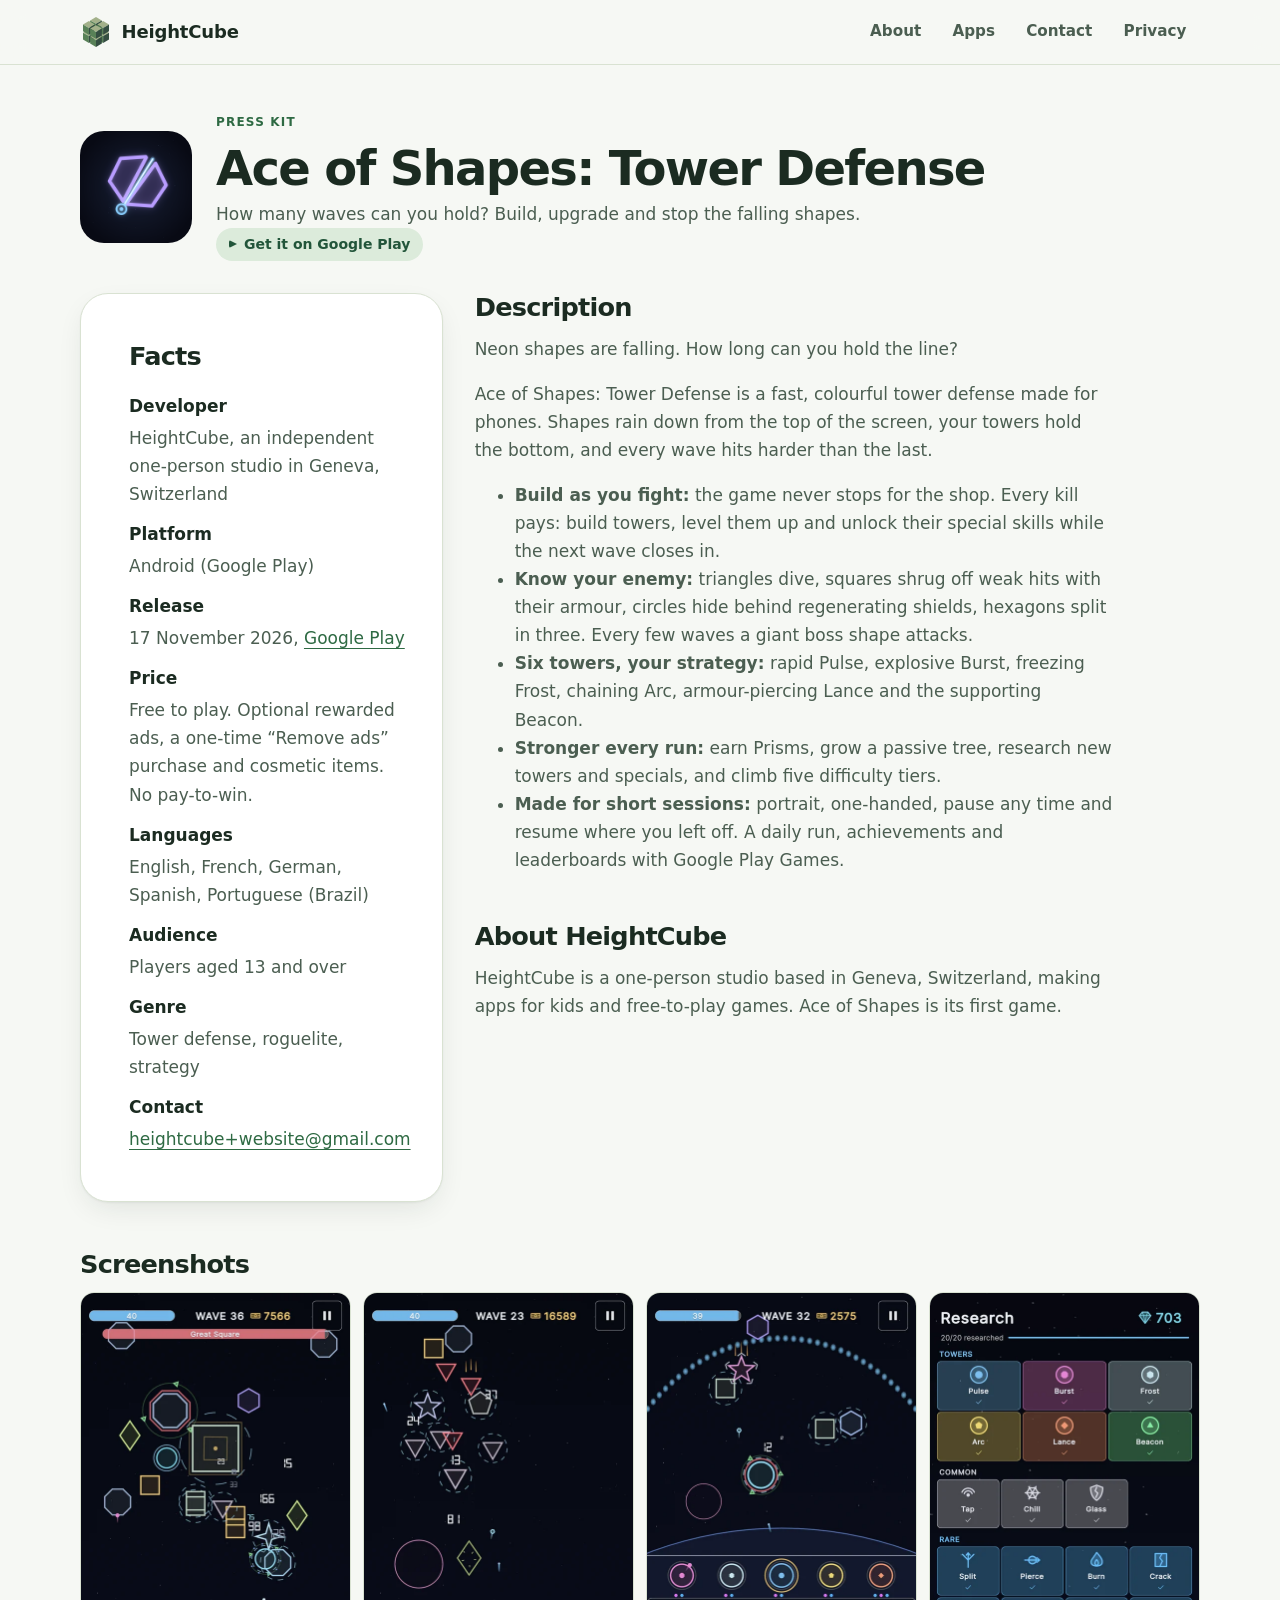
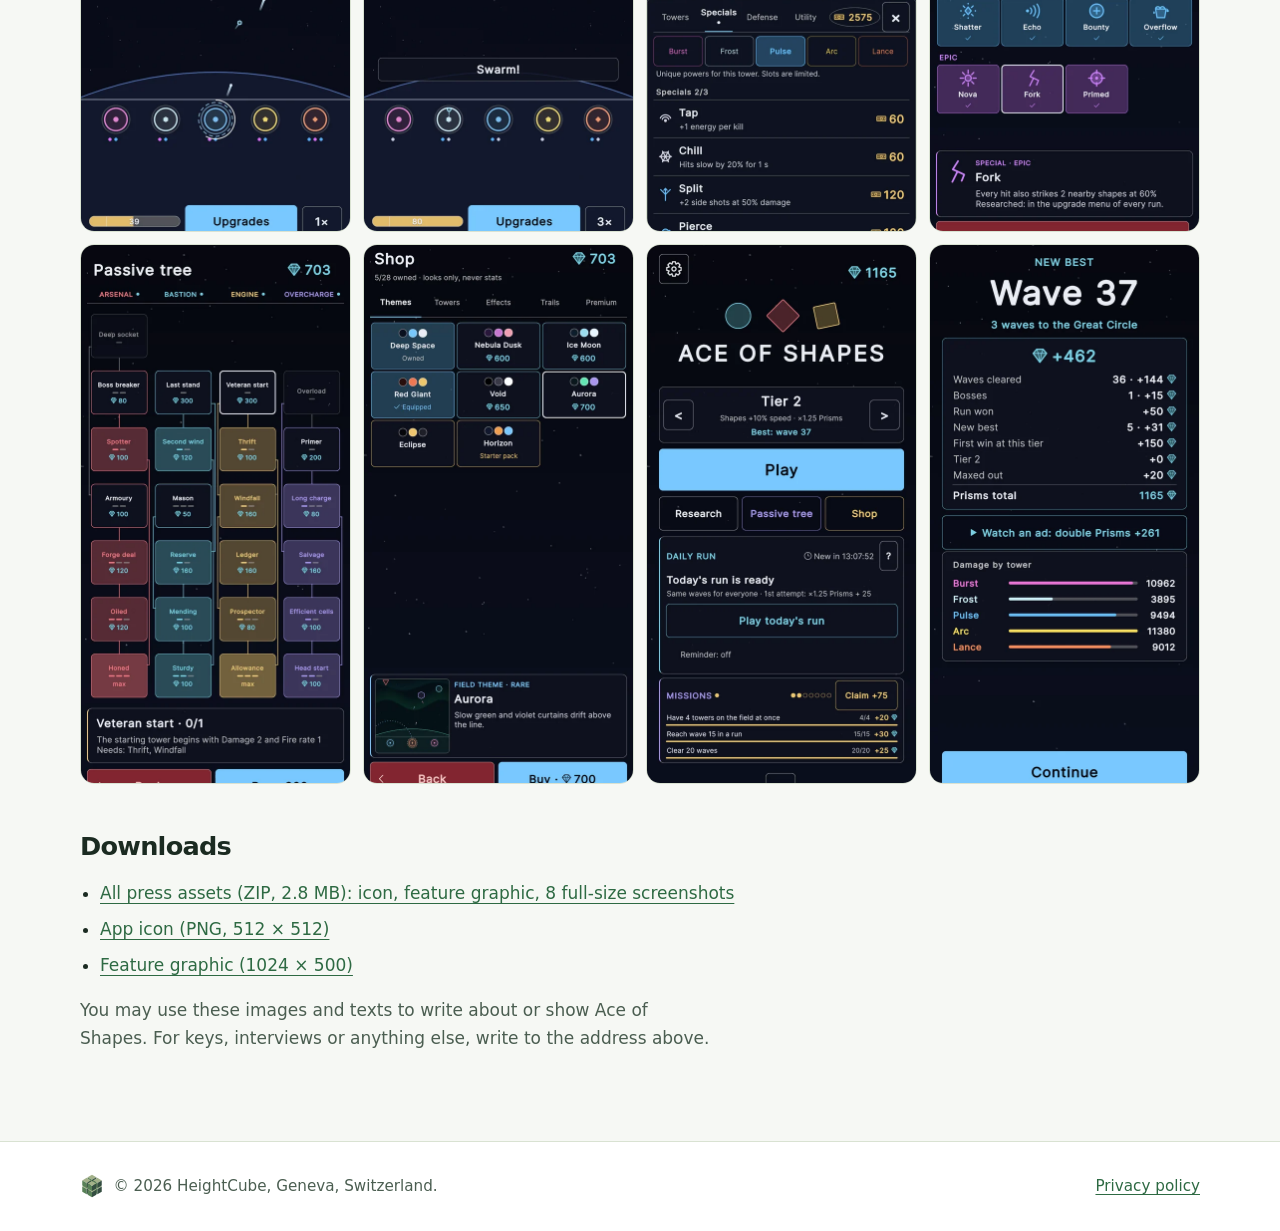
==== commit 8e7716ab: "Press kit: live on Google Play (badge link, release date) Co-Authored-By: Claude Opus 5.5 <noreply@a" ====
--- a/aceofshapes/index.html
+++ b/aceofshapes/index.html
@@ -69,7 +69,7 @@
           <p class="tier-label">Press kit</p>
           <h1 id="pk-title">Ace of Shapes: Tower Defense</h1>
           <p class="app-tagline">How many waves can you hold? Build, upgrade and stop the falling shapes.</p>
-          <span class="badge">Coming soon to Google Play</span>
+          <a class="badge badge-link" href="https://play.google.com/store/apps/details?id=com.heightcube.aceofshapes&amp;hl=en">Get it on Google Play</a>
         </div>
       </div>
 
@@ -79,7 +79,7 @@
           <dl>
             <dt>Developer</dt><dd>HeightCube, an independent one-person studio in Geneva, Switzerland</dd>
             <dt>Platform</dt><dd>Android (Google Play)</dd>
-            <dt>Release</dt><dd>Coming soon</dd>
+            <dt>Release</dt><dd>17 November 2026, <a href="https://play.google.com/store/apps/details?id=com.heightcube.aceofshapes&amp;hl=en">Google Play</a></dd>
             <dt>Price</dt><dd>Free to play. Optional rewarded ads, a one-time “Remove ads” purchase and cosmetic items. No pay-to-win.</dd>
             <dt>Languages</dt><dd>English, French, German, Spanish, Portuguese (Brazil)</dd>
             <dt>Audience</dt><dd>Players aged 13 and over</dd>
--- a/style.css
+++ b/style.css
@@ -556,3 +556,8 @@
 .pk-downloads { padding-left: 1.25rem; }
 .pk-downloads li { margin-bottom: var(--s-2); }
 .pk-note { color: var(--muted); max-width: 40rem; }
+
+/* Google Play link styled as the badge (apps live on the store) */
+a.badge-link { text-decoration: none; }
+a.badge-link::before { border-radius: 2px; width: 0; height: 0; background: none; border-style: solid; border-width: 0.3rem 0 0.3rem 0.5rem; border-color: transparent transparent transparent currentColor; }
+a.badge-link:hover { text-decoration: underline; text-underline-offset: 3px; }
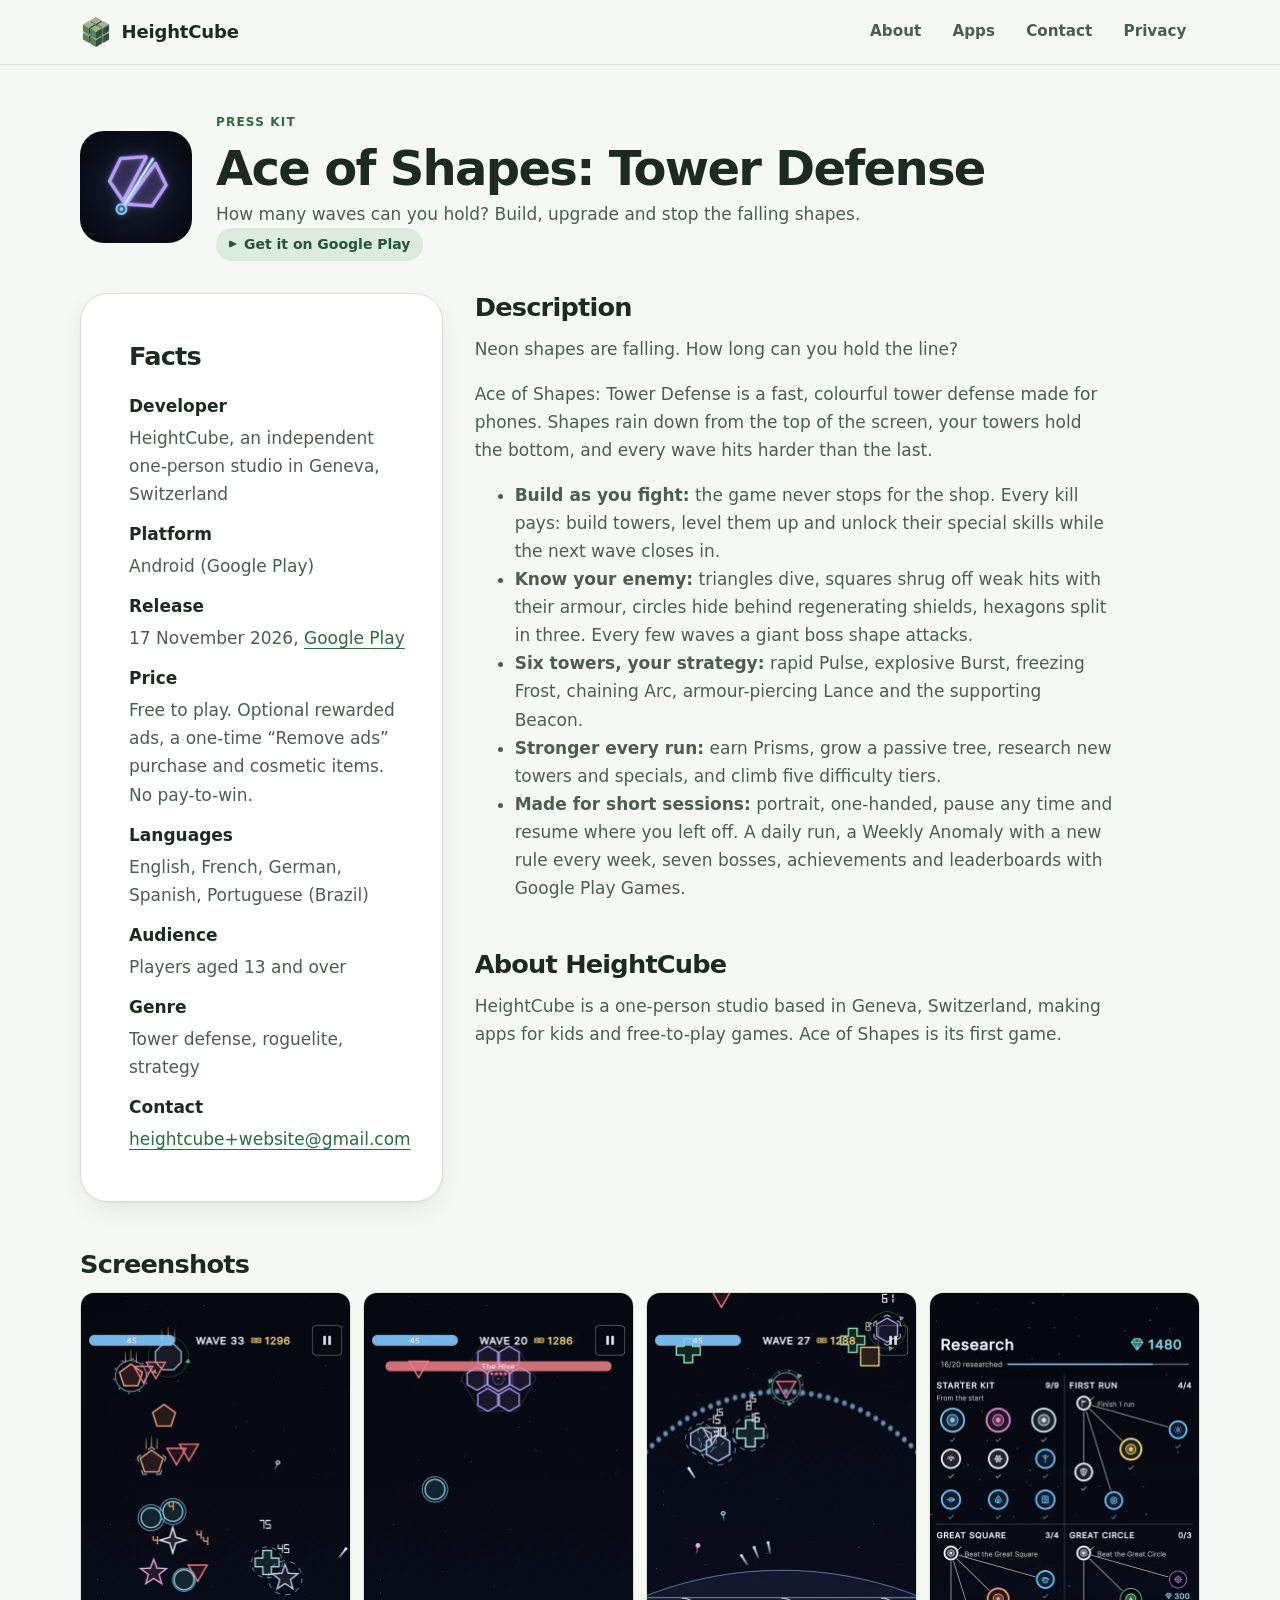
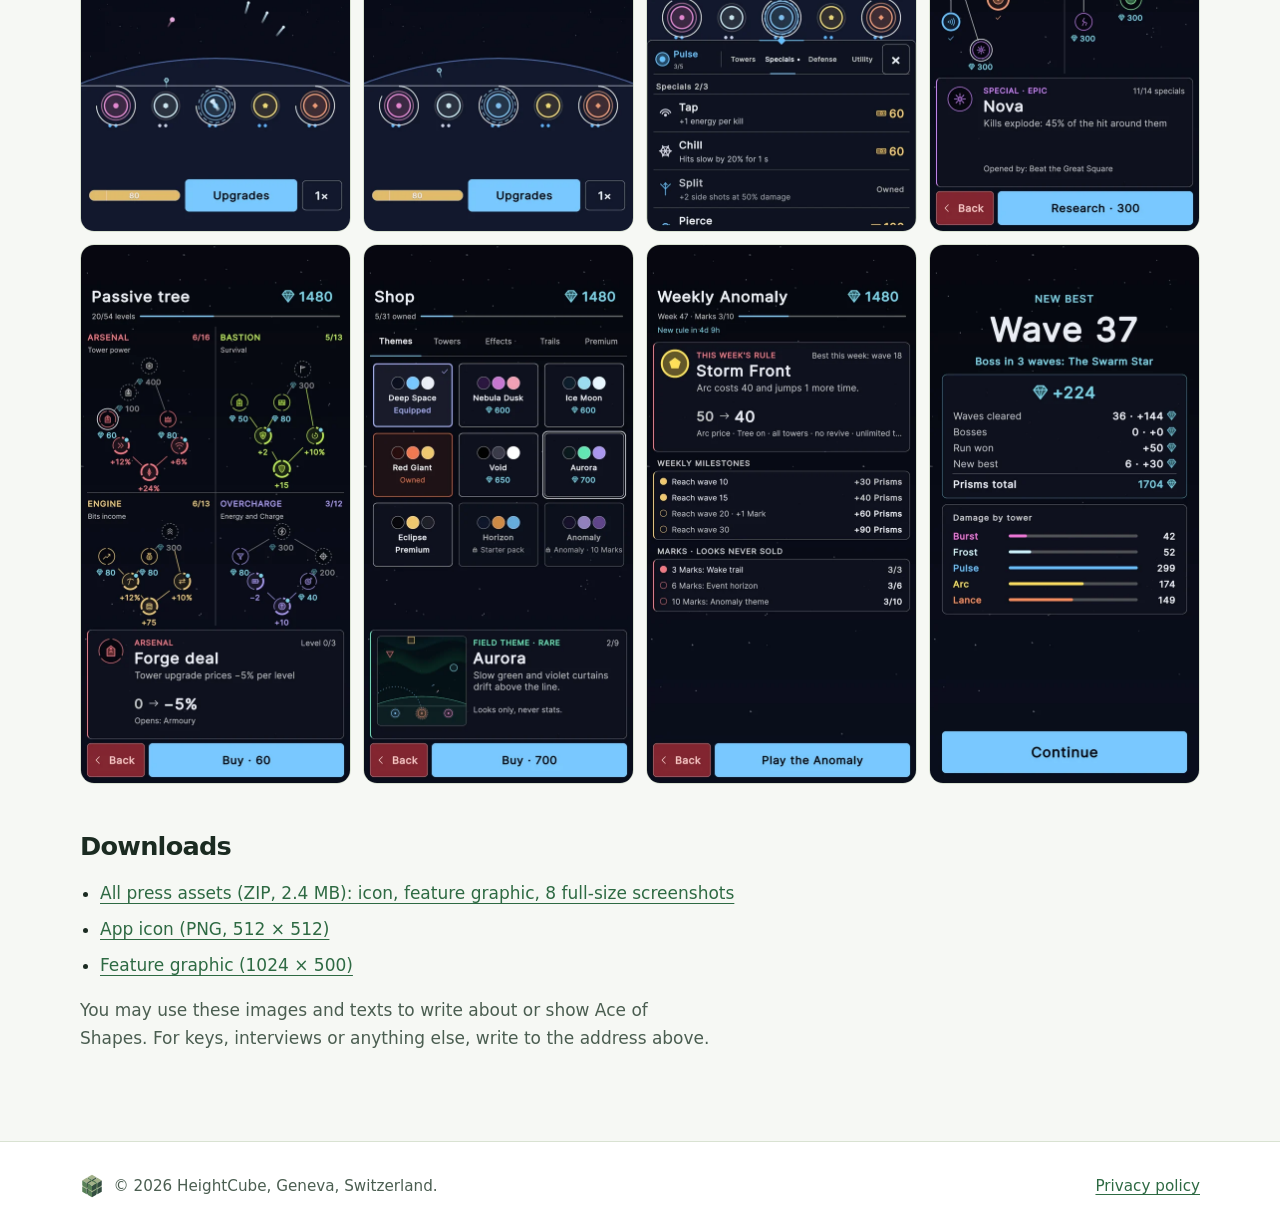
==== commit 3493d559: "Ace of Shapes 1.2: v4 screenshots on the home page and press kit, bosses + Weekly Anomaly in the tex" ====
--- a/aceofshapes/index.html
+++ b/aceofshapes/index.html
@@ -97,7 +97,7 @@
             <li><strong>Know your enemy:</strong> triangles dive, squares shrug off weak hits with their armour, circles hide behind regenerating shields, hexagons split in three. Every few waves a giant boss shape attacks.</li>
             <li><strong>Six towers, your strategy:</strong> rapid Pulse, explosive Burst, freezing Frost, chaining Arc, armour-piercing Lance and the supporting Beacon.</li>
             <li><strong>Stronger every run:</strong> earn Prisms, grow a passive tree, research new towers and specials, and climb five difficulty tiers.</li>
-            <li><strong>Made for short sessions:</strong> portrait, one-handed, pause any time and resume where you left off. A daily run, achievements and leaderboards with Google Play Games.</li>
+            <li><strong>Made for short sessions:</strong> portrait, one-handed, pause any time and resume where you left off. A daily run, a Weekly Anomaly with a new rule every week, seven bosses, achievements and leaderboards with Google Play Games.</li>
           </ul>
           <h2>About HeightCube</h2>
           <p>HeightCube is a one-person studio based in Geneva, Switzerland, making apps for kids and free-to-play games. Ace of Shapes is its first game.</p>
@@ -106,19 +106,19 @@
 
       <h2 id="pk-shots">Screenshots</h2>
       <ul class="pk-gallery" aria-labelledby="pk-shots">
-          <li><a href="../apps/aceofshapes/shots/1_field.webp"><img src="../apps/aceofshapes/shots/1_field.webp" width="540" height="1080" loading="lazy" alt="A boss wave: the Great Square attacks while towers hold the line"></a></li>
-          <li><a href="../apps/aceofshapes/shots/2_swarm.webp"><img src="../apps/aceofshapes/shots/2_swarm.webp" width="540" height="1080" loading="lazy" alt="A swarm of shapes falling towards the towers"></a></li>
-          <li><a href="../apps/aceofshapes/shots/3_upgrades.webp"><img src="../apps/aceofshapes/shots/3_upgrades.webp" width="540" height="1080" loading="lazy" alt="The upgrade menu with tower specials, open while the fight goes on"></a></li>
+          <li><a href="../apps/aceofshapes/shots/1_field.webp"><img src="../apps/aceofshapes/shots/1_field.webp" width="540" height="1080" loading="lazy" alt="A busy wave: towers at the bottom hold the line against falling shapes"></a></li>
+          <li><a href="../apps/aceofshapes/shots/2_boss.webp"><img src="../apps/aceofshapes/shots/2_boss.webp" width="540" height="1080" loading="lazy" alt="A boss wave: the Hive, a cluster of cells around a core"></a></li>
+          <li><a href="../apps/aceofshapes/shots/3_upgrades.webp"><img src="../apps/aceofshapes/shots/3_upgrades.webp" width="540" height="1080" loading="lazy" alt="The upgrade menu: the field towers are the picker, upgrades below while the fight goes on"></a></li>
           <li><a href="../apps/aceofshapes/shots/4_research.webp"><img src="../apps/aceofshapes/shots/4_research.webp" width="540" height="1080" loading="lazy" alt="Research: unlock towers and specials with Prisms"></a></li>
           <li><a href="../apps/aceofshapes/shots/5_passive_tree.webp"><img src="../apps/aceofshapes/shots/5_passive_tree.webp" width="540" height="1080" loading="lazy" alt="The passive tree with four branches"></a></li>
           <li><a href="../apps/aceofshapes/shots/6_shop.webp"><img src="../apps/aceofshapes/shots/6_shop.webp" width="540" height="1080" loading="lazy" alt="The cosmetics shop: themes that change only the look"></a></li>
-          <li><a href="../apps/aceofshapes/shots/7_missions_daily.webp"><img src="../apps/aceofshapes/shots/7_missions_daily.webp" width="540" height="1080" loading="lazy" alt="Main menu with tiers, the daily run and missions"></a></li>
+          <li><a href="../apps/aceofshapes/shots/7_anomaly.webp"><img src="../apps/aceofshapes/shots/7_anomaly.webp" width="540" height="1080" loading="lazy" alt="The Weekly Anomaly: one special rule for everyone each week"></a></li>
           <li><a href="../apps/aceofshapes/shots/8_run_end.webp"><img src="../apps/aceofshapes/shots/8_run_end.webp" width="540" height="1080" loading="lazy" alt="Run end: a new best wave and the Prisms earned"></a></li>
       </ul>
 
       <h2>Downloads</h2>
       <ul class="pk-downloads">
-        <li><a href="../apps/aceofshapes/aceofshapes-presskit.zip" download>All press assets (ZIP, 2.8 MB): icon, feature graphic, 8 full-size screenshots</a></li>
+        <li><a href="../apps/aceofshapes/aceofshapes-presskit.zip" download>All press assets (ZIP, 2.4 MB): icon, feature graphic, 8 full-size screenshots</a></li>
         <li><a href="../apps/aceofshapes/icon.png" download>App icon (PNG, 512 × 512)</a></li>
         <li><a href="../apps/aceofshapes/feature.webp" download>Feature graphic (1024 × 500)</a></li>
       </ul>
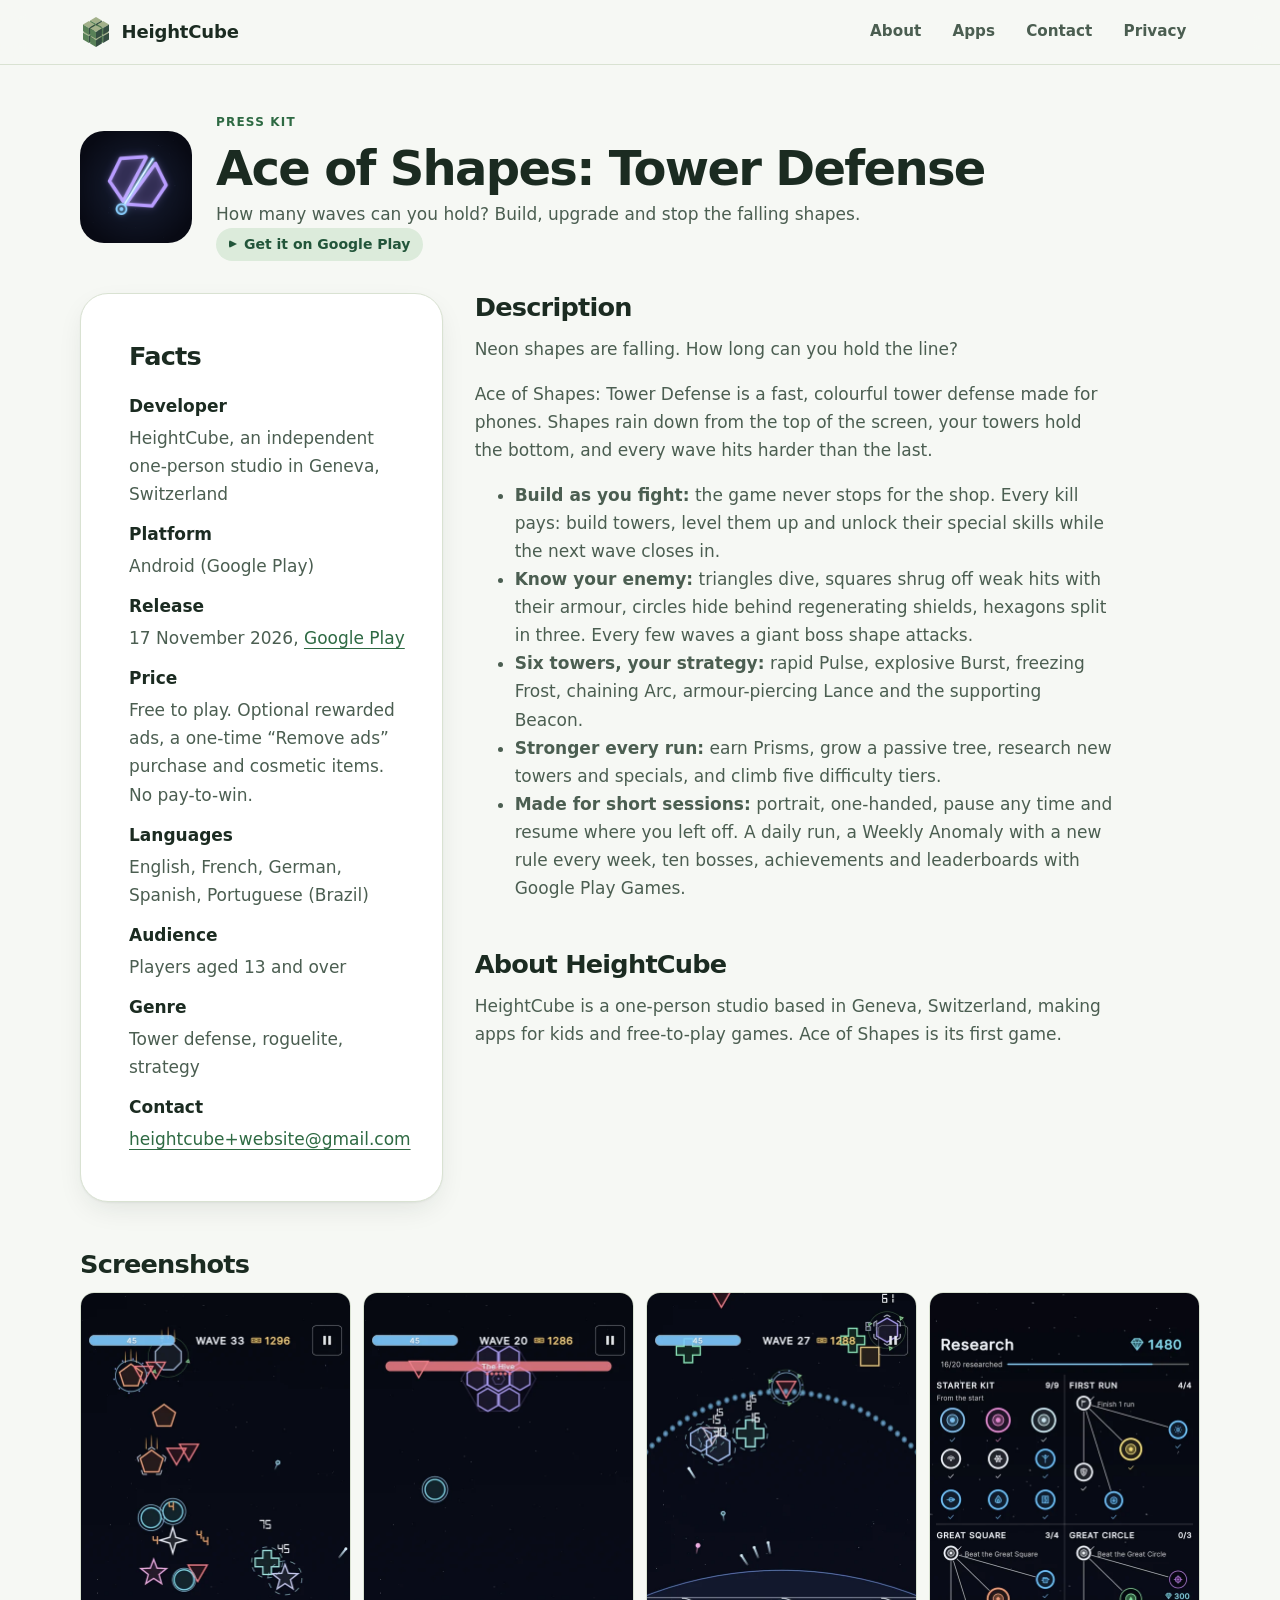
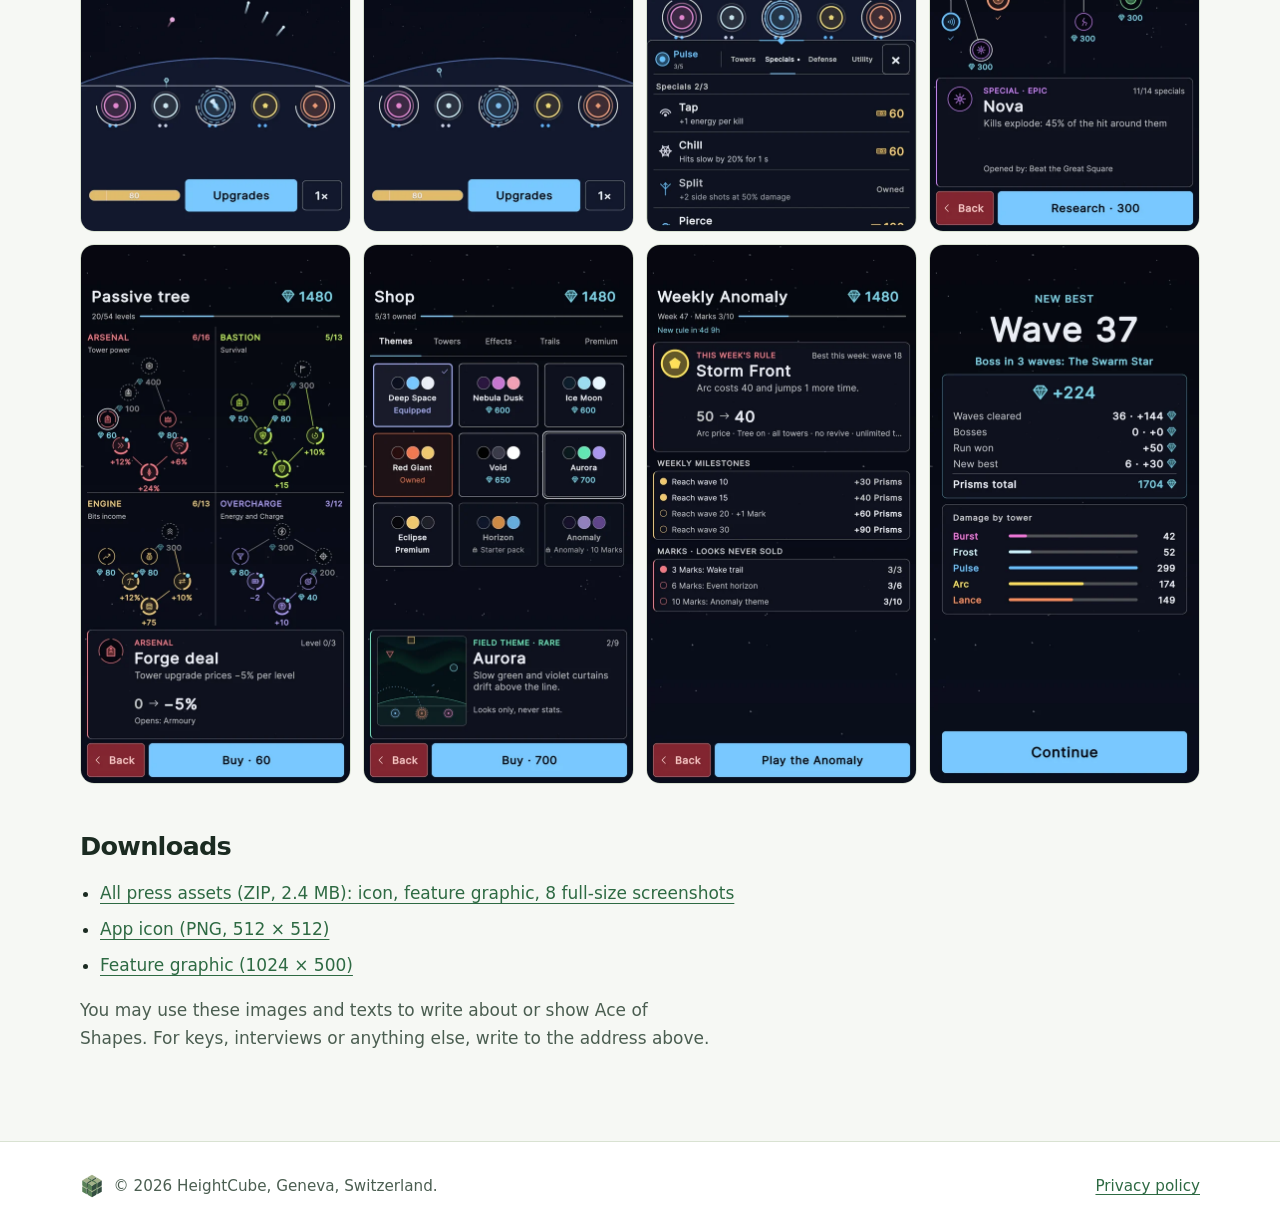
==== commit ff5276df: "Ten bosses (3 original + 7 new), not seven Co-Authored-By: Claude Opus 5.5 <noreply@anthropic.com> C" ====
--- a/aceofshapes/index.html
+++ b/aceofshapes/index.html
@@ -97,7 +97,7 @@
             <li><strong>Know your enemy:</strong> triangles dive, squares shrug off weak hits with their armour, circles hide behind regenerating shields, hexagons split in three. Every few waves a giant boss shape attacks.</li>
             <li><strong>Six towers, your strategy:</strong> rapid Pulse, explosive Burst, freezing Frost, chaining Arc, armour-piercing Lance and the supporting Beacon.</li>
             <li><strong>Stronger every run:</strong> earn Prisms, grow a passive tree, research new towers and specials, and climb five difficulty tiers.</li>
-            <li><strong>Made for short sessions:</strong> portrait, one-handed, pause any time and resume where you left off. A daily run, a Weekly Anomaly with a new rule every week, seven bosses, achievements and leaderboards with Google Play Games.</li>
+            <li><strong>Made for short sessions:</strong> portrait, one-handed, pause any time and resume where you left off. A daily run, a Weekly Anomaly with a new rule every week, ten bosses, achievements and leaderboards with Google Play Games.</li>
           </ul>
           <h2>About HeightCube</h2>
           <p>HeightCube is a one-person studio based in Geneva, Switzerland, making apps for kids and free-to-play games. Ace of Shapes is its first game.</p>
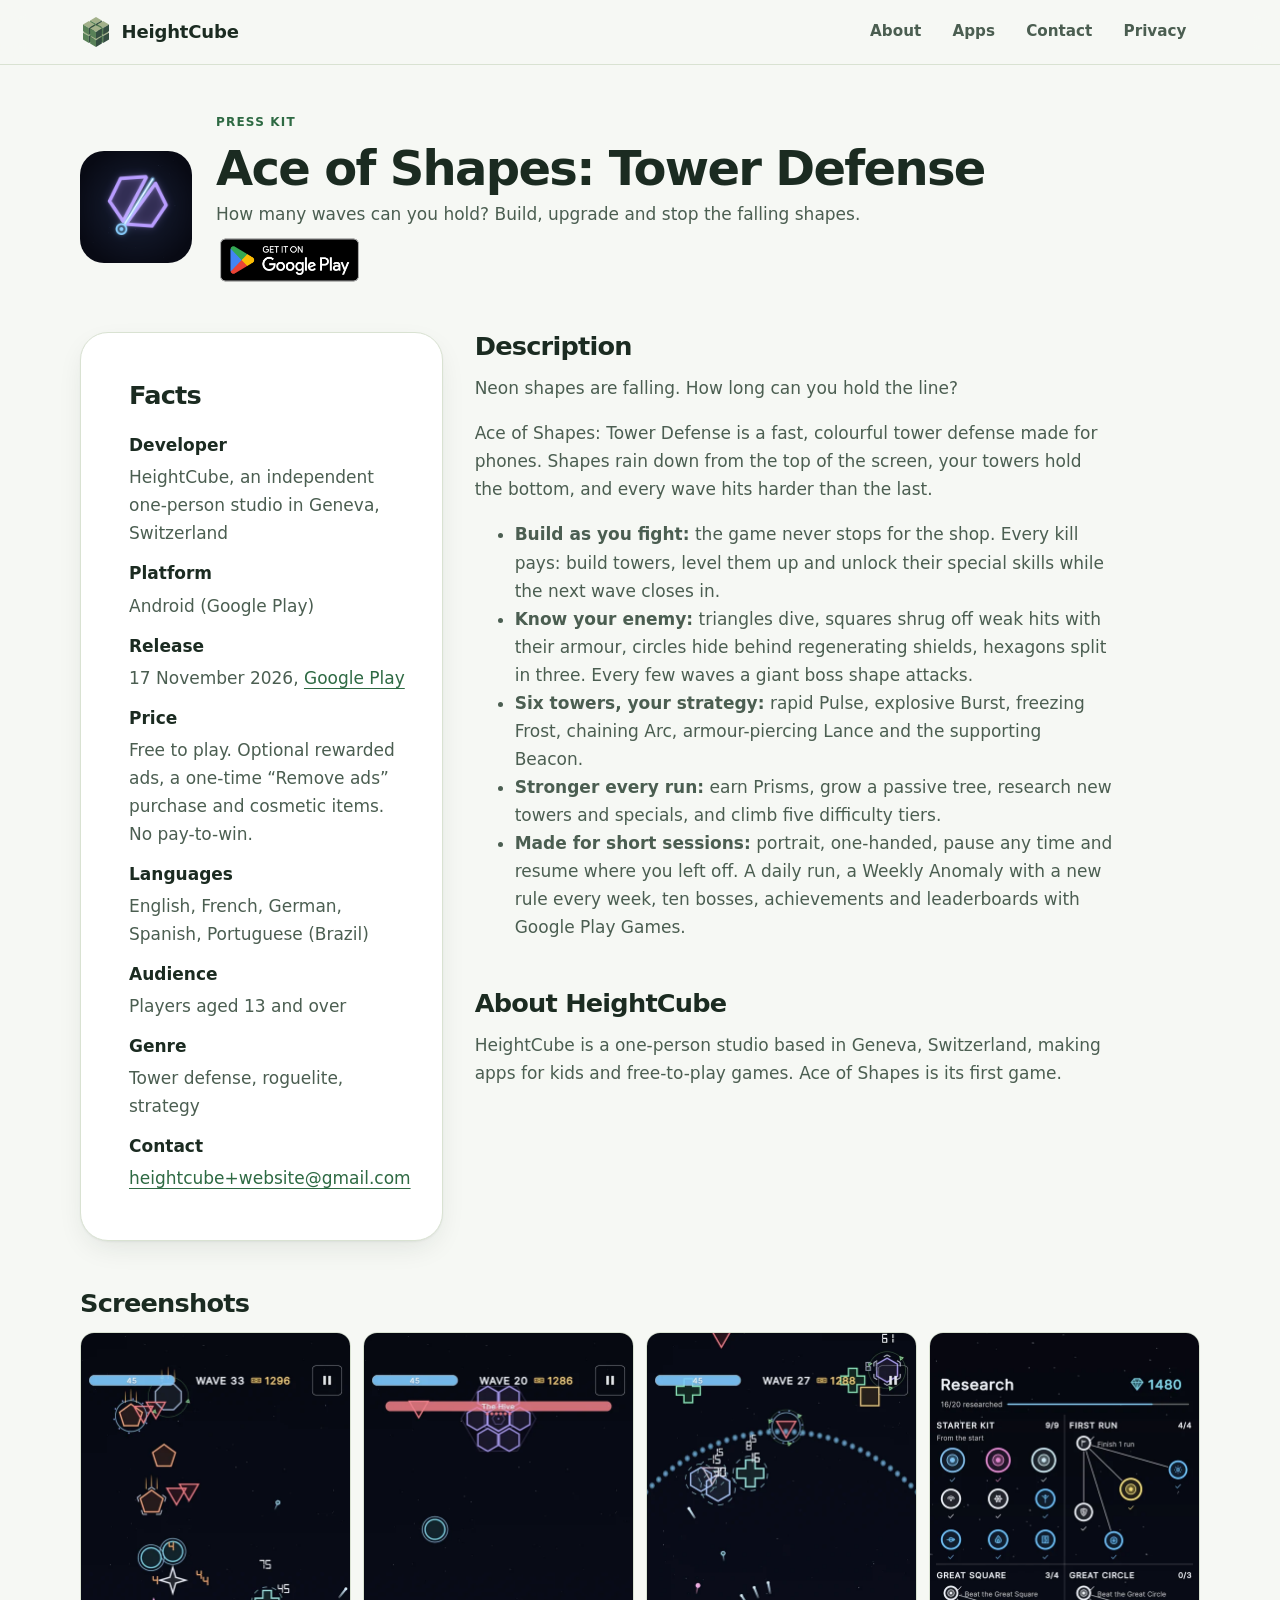
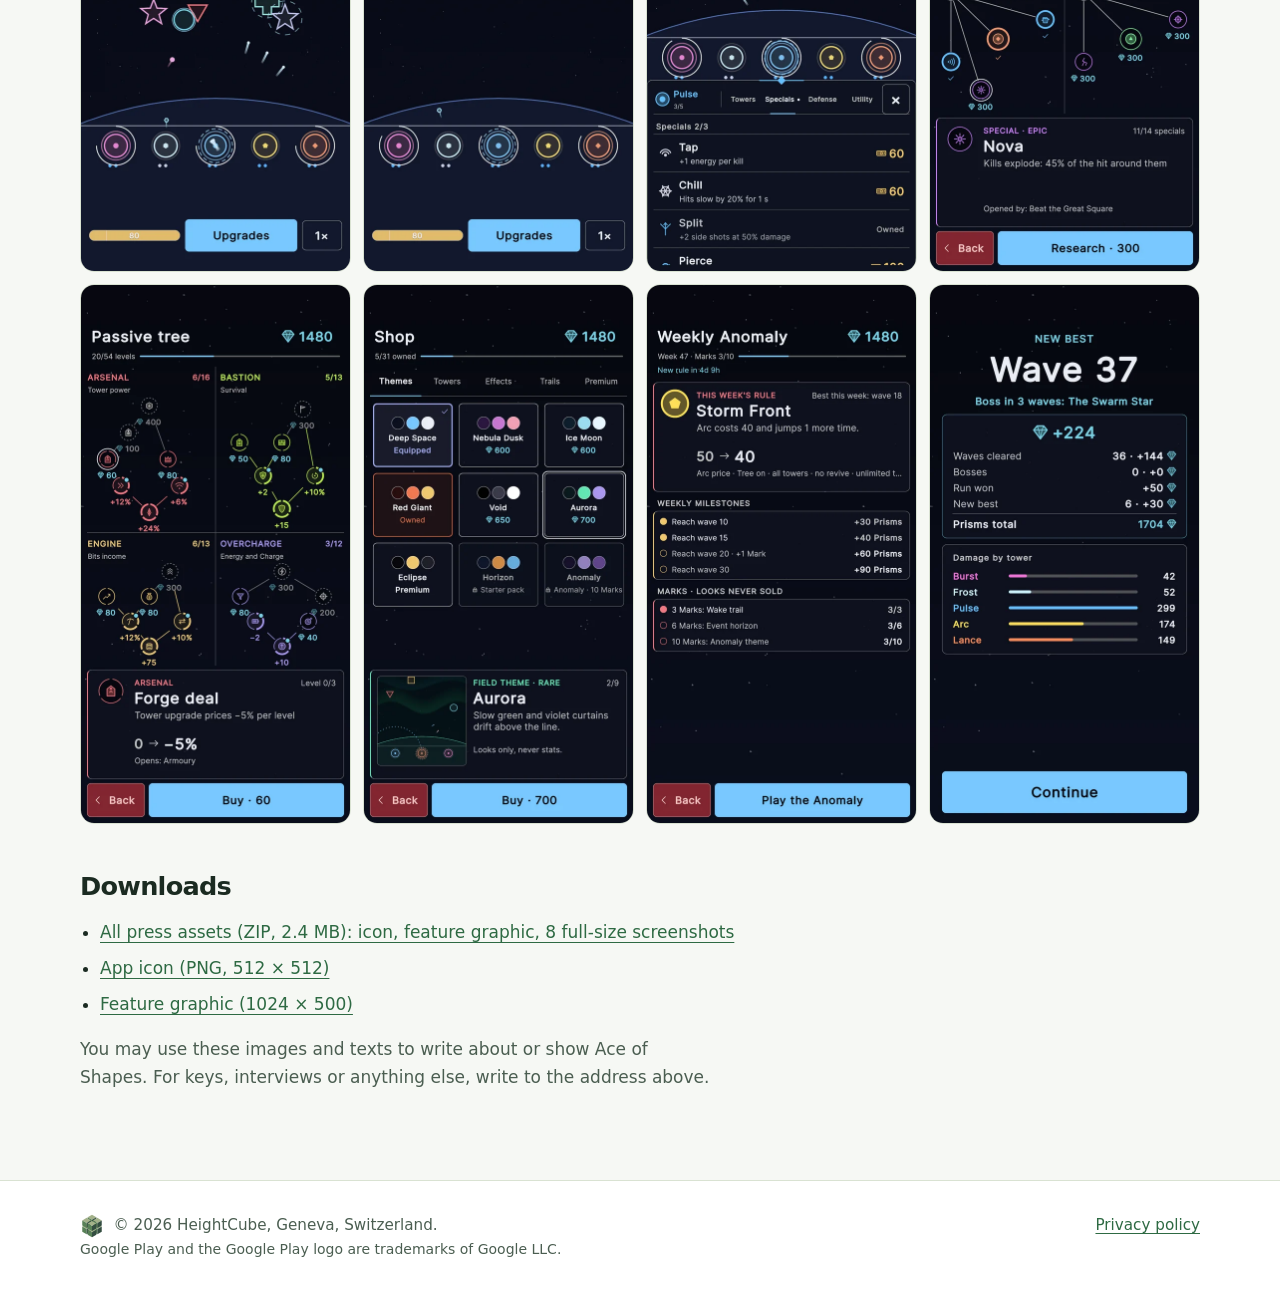
==== commit 96d68d47: "Official Google Play badges (EN/FR) instead of text links, trademark line in the footer Co-Authored-" ====
--- a/aceofshapes/index.html
+++ b/aceofshapes/index.html
@@ -69,7 +69,7 @@
           <p class="tier-label">Press kit</p>
           <h1 id="pk-title">Ace of Shapes: Tower Defense</h1>
           <p class="app-tagline">How many waves can you hold? Build, upgrade and stop the falling shapes.</p>
-          <a class="badge badge-link" href="https://play.google.com/store/apps/details?id=com.heightcube.aceofshapes&amp;hl=en">Get it on Google Play</a>
+          <a class="play-badge" href="https://play.google.com/store/apps/details?id=com.heightcube.aceofshapes&amp;hl=en"><img src="../apps/google-play-en.png" width="646" height="250" alt="Get it on Google Play"></a>
         </div>
       </div>
 
@@ -131,6 +131,7 @@
       <p class="footer-brand"><img src="../favicon.svg" width="24" height="24" alt="">© 2026 HeightCube, Geneva, Switzerland.</p>
       <p><a href="../privacy.html">Privacy policy</a></p>
     </div>
+    <div class="wrap"><p class="tm-note">Google Play and the Google Play logo are trademarks of Google LLC.</p></div>
   </footer>
 
   <script src="../site.js"></script>
--- a/style.css
+++ b/style.css
@@ -561,3 +561,8 @@
 a.badge-link { text-decoration: none; }
 a.badge-link::before { border-radius: 2px; width: 0; height: 0; background: none; border-style: solid; border-width: 0.3rem 0 0.3rem 0.5rem; border-color: transparent transparent transparent currentColor; }
 a.badge-link:hover { text-decoration: underline; text-underline-offset: 3px; }
+
+/* Official Google Play badge (Google brand rules: unmodified, trademark line in the footer) */
+.play-badge { display: inline-block; line-height: 0; }
+.play-badge img { height: 4rem; width: auto; margin-left: -0.4rem; }
+.tm-note { font-size: var(--fs-sm); color: var(--muted); margin: var(--s-3) 0 0; }
